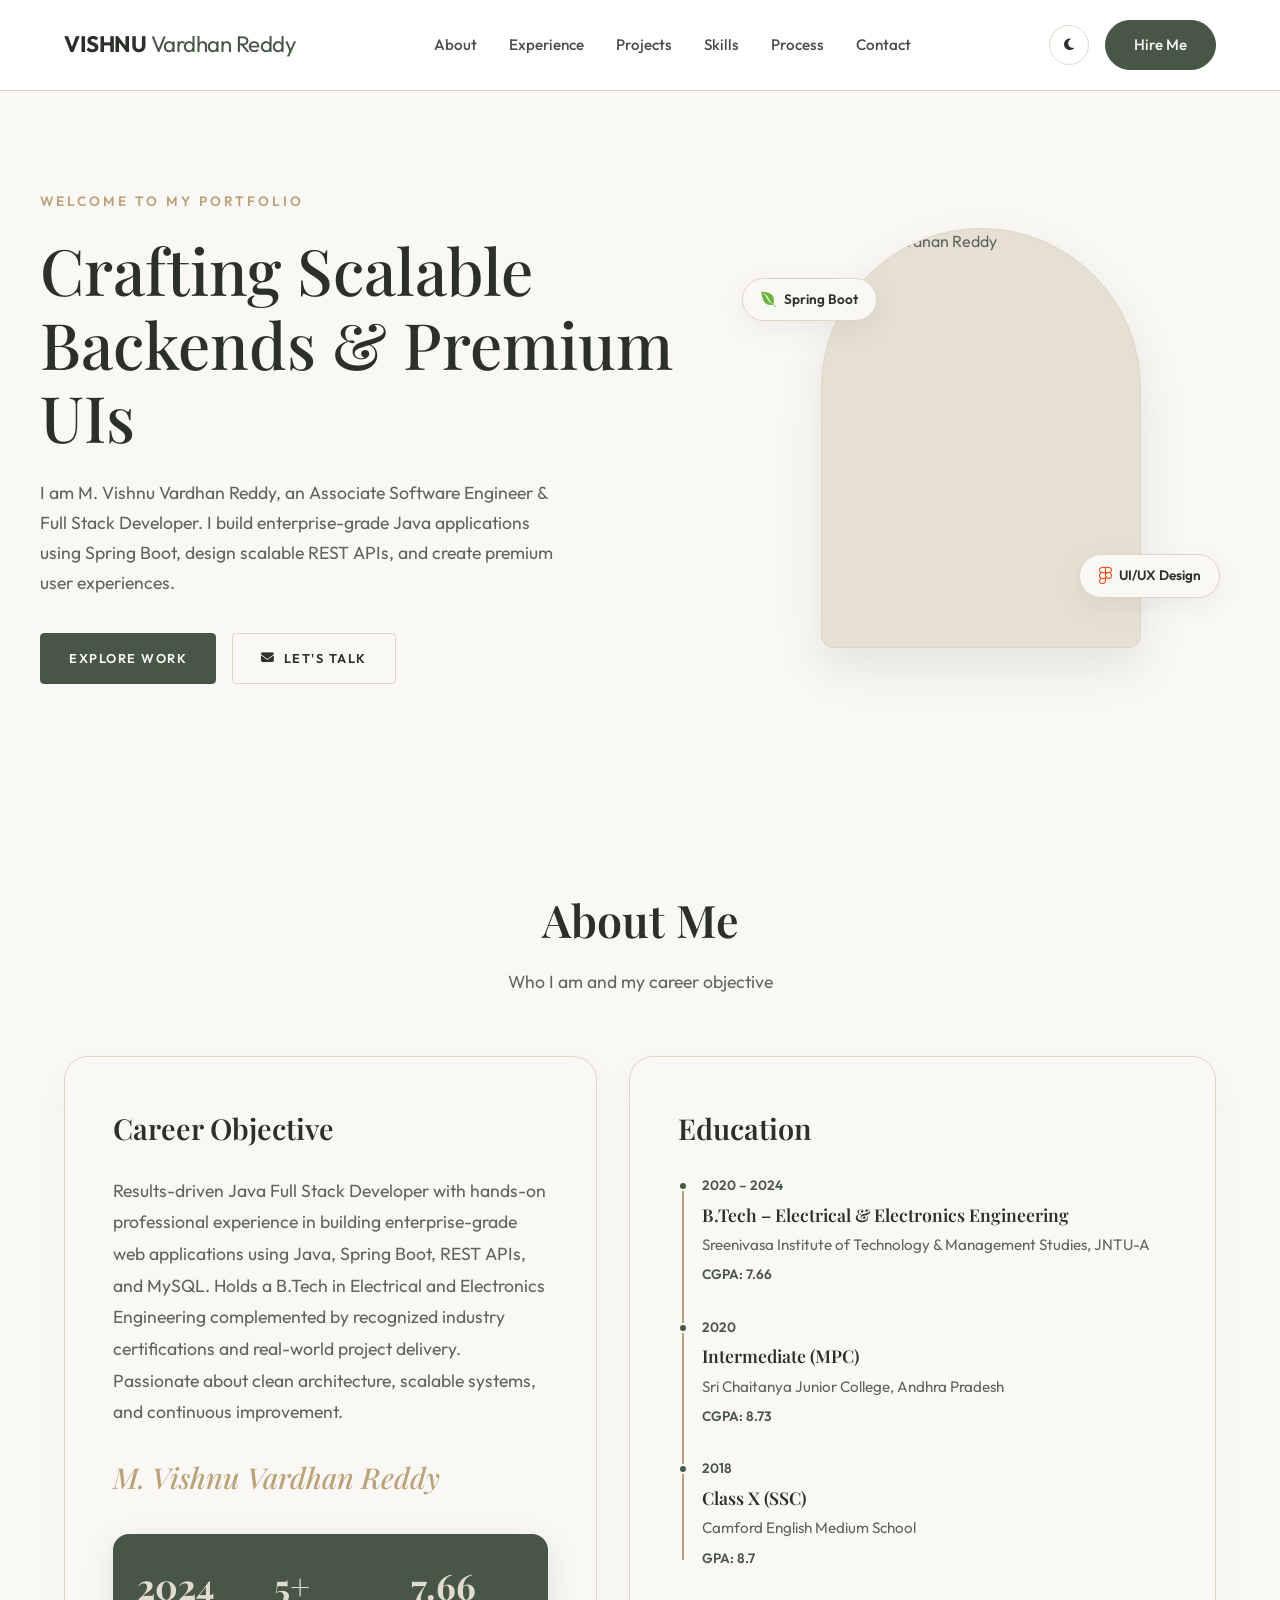
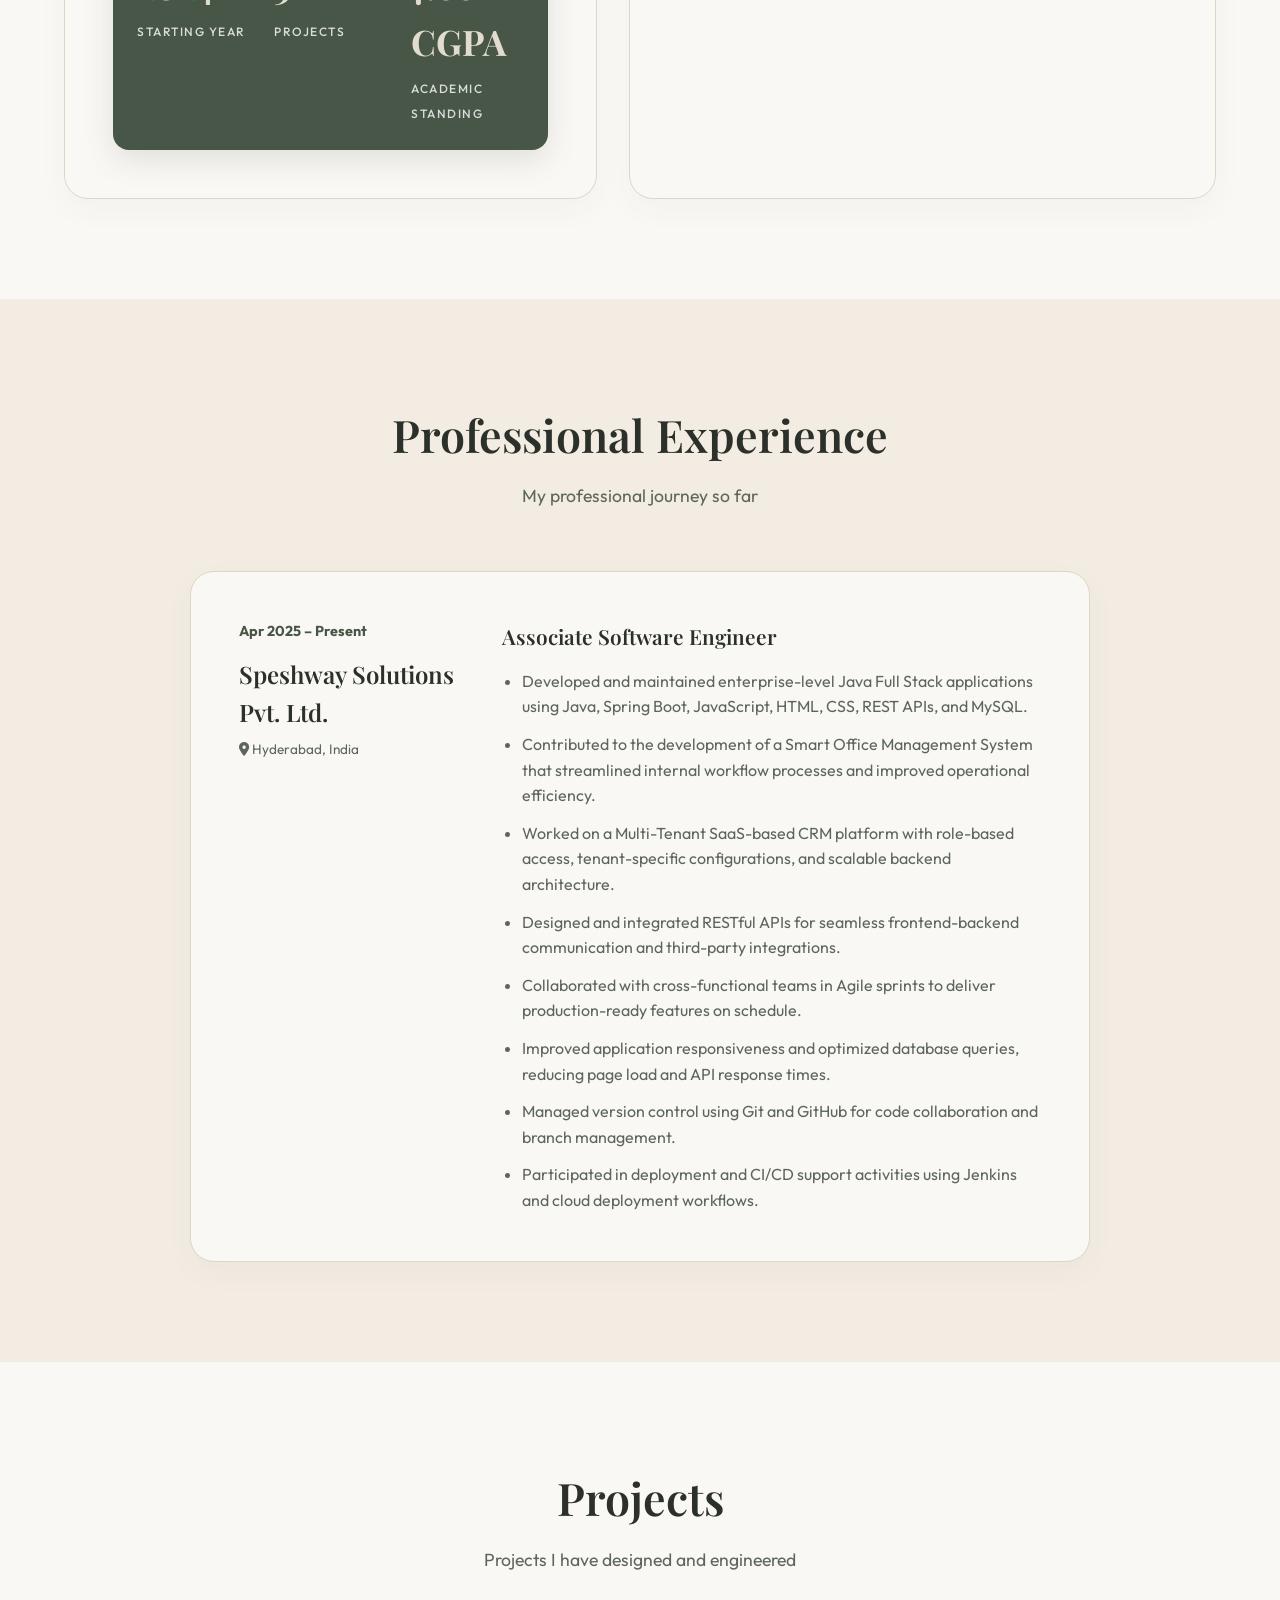
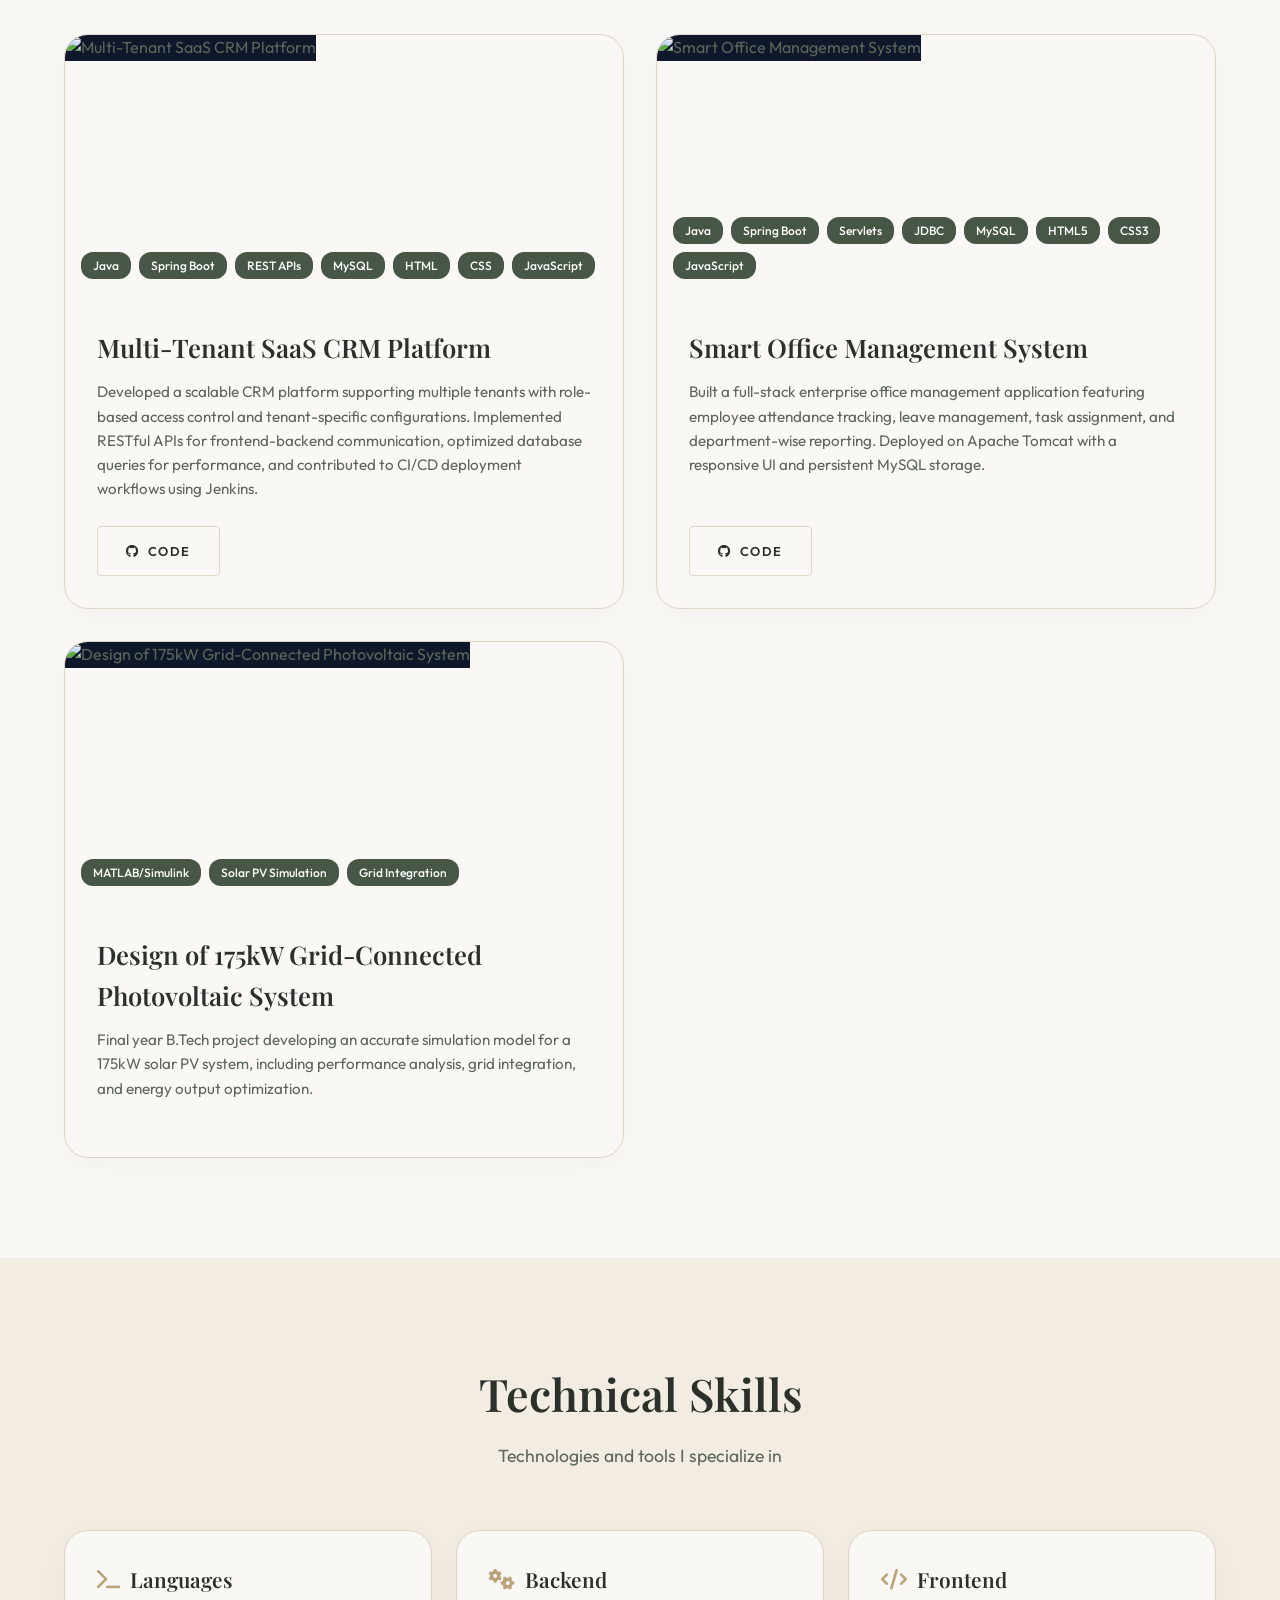
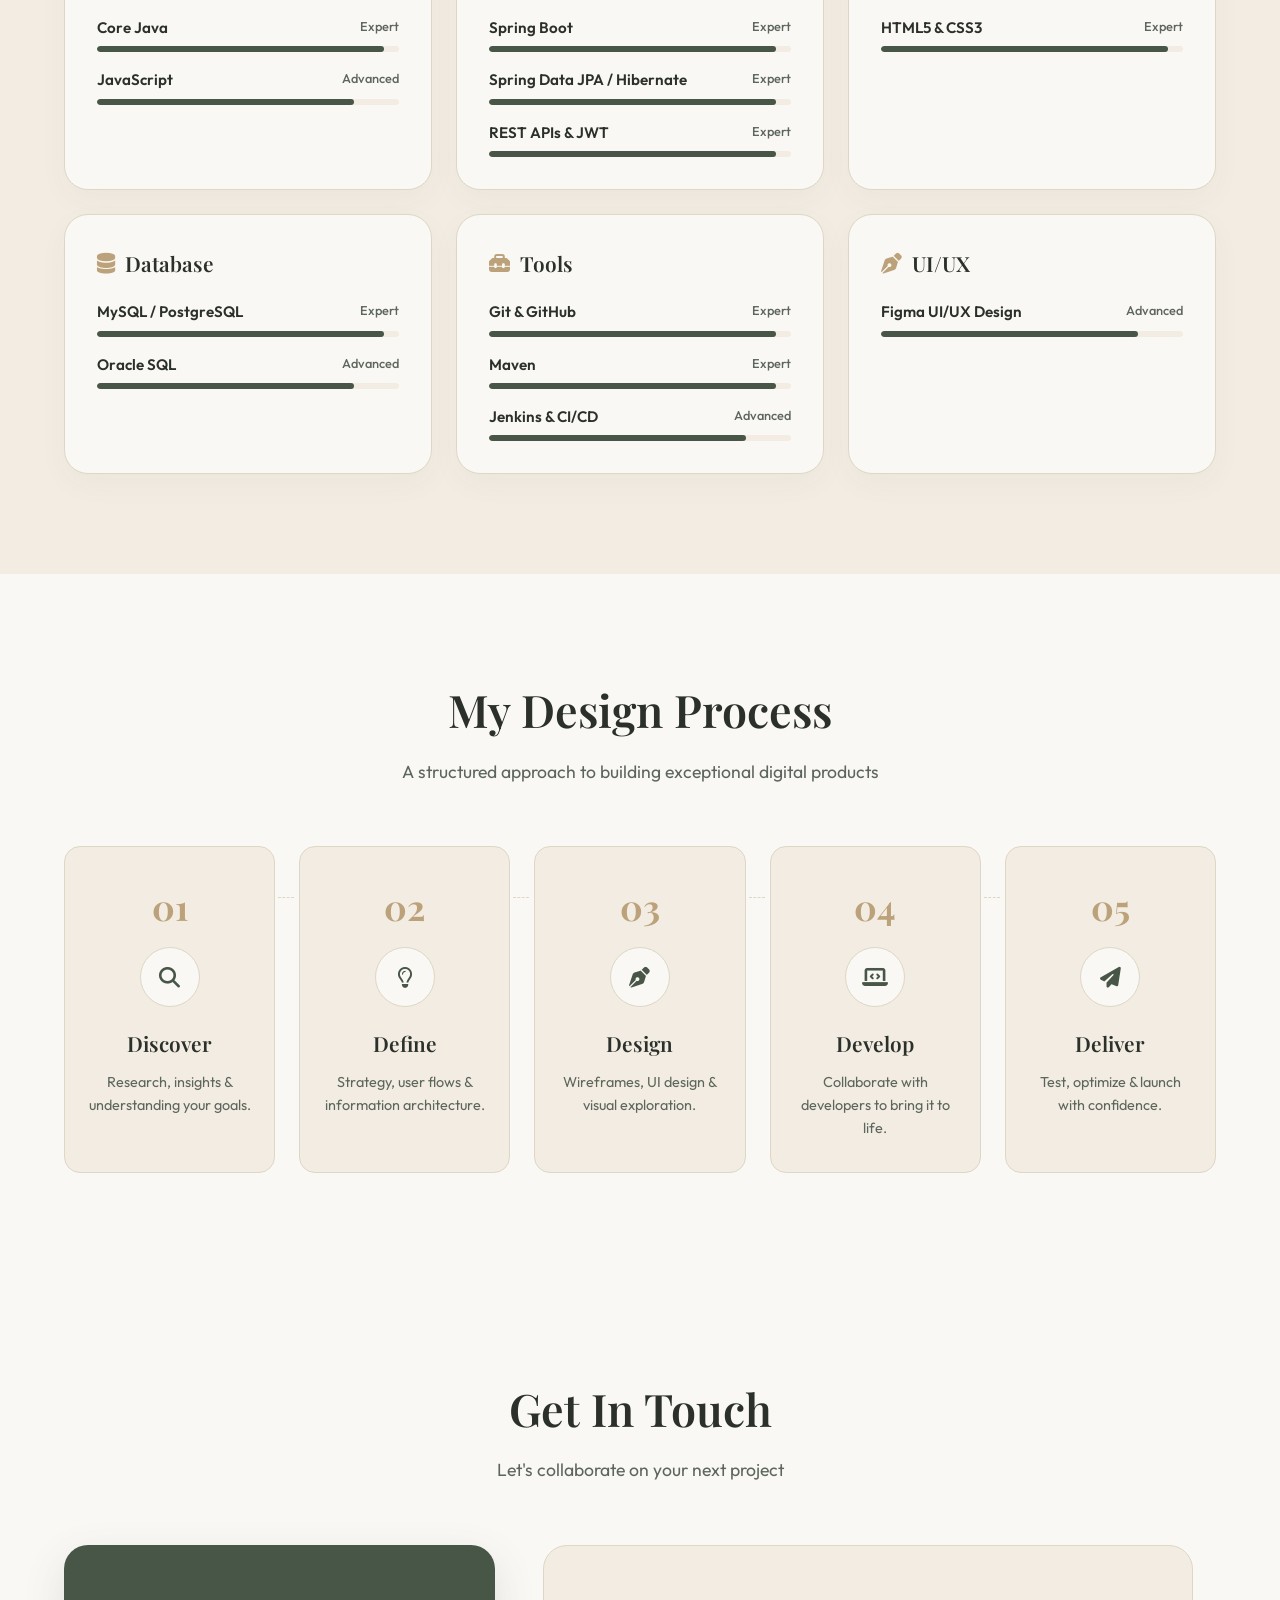
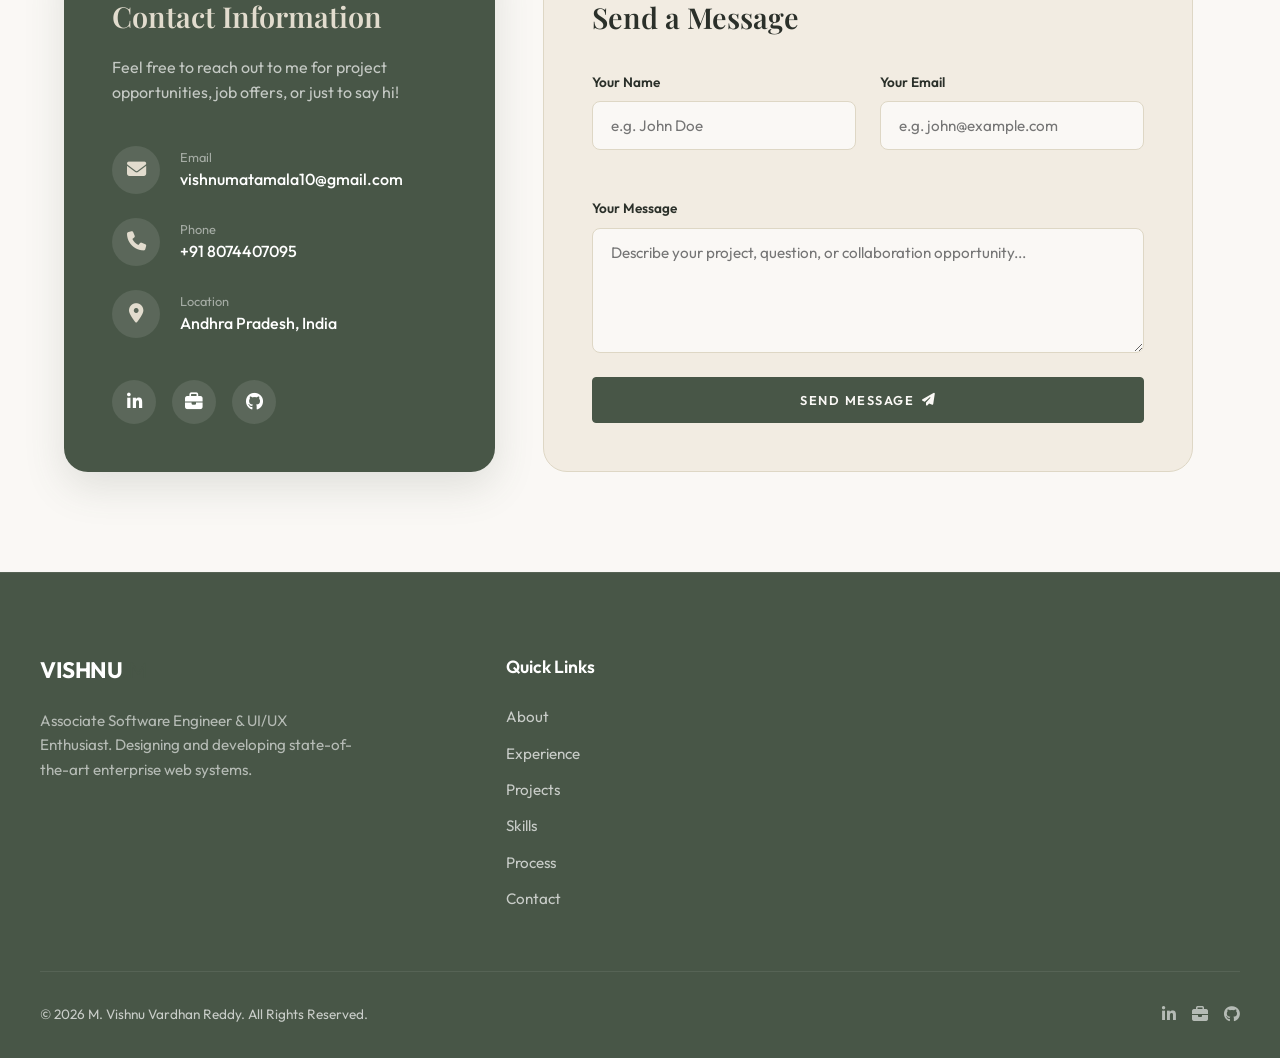
==== src/main/resources/templates/index.html @ 462cd4ba "docker file update" ====
<!DOCTYPE html>
<html lang="en" xmlns:th="http://www.thymeleaf.org">

<head>
    <meta charset="UTF-8">
    <meta name="viewport" content="width=device-width, initial-scale=1.0">
    <script>
        // Theme initialization to prevent layout flash on load
        const savedTheme = localStorage.getItem('theme');
        const systemPrefersDark = window.matchMedia('(prefers-color-scheme: dark)').matches;
        const initialTheme = savedTheme || (systemPrefersDark ? 'dark' : 'light');
        document.documentElement.setAttribute('data-theme', initialTheme);
    </script>
    <title>M. Vishnu Vardhan Reddy | Portfolio</title>
    <meta name="description"
        content="Portfolio of M. Vishnu Vardhan Reddy, Associate Software Engineer, Java Full Stack Developer & UI/UX Designer.">
    <!-- Google Fonts -->
    <link rel="preconnect" href="https://fonts.googleapis.com">
    <link rel="preconnect" href="https://fonts.gstatic.com" crossorigin>
    <link
        href="https://fonts.googleapis.com/css2?family=Outfit:wght@300;400;500;600;700&family=Playfair+Display:ital,wght@0,400;0,600;0,700;1,400&display=swap"
        rel="stylesheet">
    <!-- FontAwesome Icons -->
    <link rel="stylesheet" href="https://cdnjs.cloudflare.com/ajax/libs/font-awesome/6.4.0/css/all.min.css">
    <!-- Favicon -->
    <link rel="icon" type="image/svg+xml" href="../static/favicon.svg" th:href="@{/favicon.svg}">
    <!-- Custom CSS -->
    <link rel="stylesheet" href="../static/css/index.css" th:href="@{/css/index.css}">
    <!-- EmailJS SDK -->
    <script type="text/javascript" src="https://cdn.jsdelivr.net/npm/@emailjs/browser@4/dist/email.min.js"></script>
    <script type="text/javascript">
        (function () {
            emailjs.init({
                publicKey: "Z6HISsisZ2jyeFRQn",
            });
        })();
    </script>
    <!-- Custom JS -->
    <script src="../static/js/index.js" th:src="@{/js/index.js}" defer></script>
</head>

<body>

    <!-- Header Navigation -->
    <header class="header">
        <div class="nav-container">
            <a href="#" class="logo" id="logoText">VISHNU<span> Vardhan Reddy</span></a>
            <nav class="nav-menu" id="navMenu">
                <a href="#about" class="nav-link">About</a>
                <a href="#experience" class="nav-link">Experience</a>
                <a href="#projects" class="nav-link">Projects</a>
                <a href="#skills" class="nav-link">Skills</a>
                <a href="#process" class="nav-link">Process</a>
                <a href="#contact" class="nav-link">Contact</a>
            </nav>
            <div class="nav-actions">
                <button id="themeToggle" class="theme-toggle-btn" aria-label="Toggle Theme"
                    style="background: transparent; border: 1px solid var(--border-color); color: var(--text-dark); width: 40px; height: 40px; border-radius: 50%; display: flex; align-items: center; justify-content: center; cursor: pointer; transition: var(--transition);">
                    <i class="fa-solid fa-moon"></i>
                </button>
                <a href="#contact" class="btn btn-primary btn-nav">Hire Me</a>
                <button class="mobile-toggle" id="mobileToggle" aria-label="Toggle Menu">
                    <i class="fa-solid fa-bars"></i>
                </button>
            </div>
        </div>
    </header>

    <!-- Main Content -->
    <main>

        <!-- Hero Section -->
        <section class="hero-section">
            <div class="hero-container">
                <div class="hero-content">
                    <span class="hero-tag">Welcome to my Portfolio</span>
                    <h1 class="hero-title" id="heroTitle">Crafting Scalable Backends & Premium UIs</h1>
                    <p class="hero-subtitle" id="heroSubtitle">
                        I am M. Vishnu Vardhan Reddy, an Associate Software Engineer & Full Stack Developer. I build
                        enterprise-grade Java applications using Spring Boot, design scalable REST APIs, and create
                        premium user experiences.
                    </p>
                    <div class="hero-buttons">
                        <a href="#projects" class="btn btn-dark">Explore Work</a>
                        <a href="#contact" class="btn btn-outline"><i class="fa-solid fa-envelope"></i> Let's Talk</a>
                    </div>
                </div>
                <div class="hero-graphic-container">
                    <div class="hero-graphic-bg">
                        <!-- Modern, premium abstract representation matching the soft-blue lighting in the UI mockup -->
                        <div class="glow-element glow-1"></div>
                        <div class="glow-element glow-2"></div>
                        <img id="profileAvatar" src="" alt="Vishnu Vardhan Reddy">
                    </div>
                    <div class="floating-badge badge-1">
                        <i class="fa-brands fa-envira spring-icon"></i>
                        <span>Spring Boot</span>
                    </div>
                    <div class="floating-badge badge-2">
                        <i class="fa-brands fa-figma figma-icon"></i>
                        <span>UI/UX Design</span>
                    </div>
                </div>
            </div>
        </section>

        <!-- About Me Section -->
        <section id="about" class="about-section">
            <div class="section-container">
                <div class="section-header">
                    <h2 class="section-title">About Me</h2>
                    <p class="section-desc">Who I am and my career objective</p>
                </div>
                <div class="about-grid">
                    <div class="about-card text-card">
                        <h3 class="card-subtitle">Career Objective</h3>
                        <p class="objective-text" id="objectiveText">
                            Results-driven Java Full Stack Developer with hands-on professional experience in building
                            enterprise-grade web applications using Java, Spring Boot, REST APIs, and MySQL. Holds a
                            B.Tech in Electrical and Electronics Engineering complemented by recognized industry
                            certifications and real-world project delivery. Passionate about clean architecture,
                            scalable systems, and continuous improvement.
                        </p>
                        <div class="about-stats"
                            style="display: flex; gap: 24px; margin-top: 30px; border-top: 1px solid var(--border-color); padding-top: 24px;">
                            <div class="stat-item" style="flex: 1;">
                                <h4 id="statExp"
                                    style="font-size: 2rem; color: var(--primary); font-family: var(--font-body); font-weight: 700;">
                                    2024</h4>
                                <span
                                    style="font-size: 0.85rem; color: var(--text-muted); text-transform: uppercase; letter-spacing: 1px; font-weight: 500;">Starting
                                    Year</span>
                            </div>
                            <div class="stat-item" style="flex: 1;">
                                <h4 id="statProjects"
                                    style="font-size: 2rem; color: var(--primary); font-family: var(--font-body); font-weight: 700;">
                                    5+</h4>
                                <span
                                    style="font-size: 0.85rem; color: var(--text-muted); text-transform: uppercase; letter-spacing: 1px; font-weight: 500;">Projects</span>
                            </div>
                            <div class="stat-item" style="flex: 1;">
                                <h4 id="statAcademic"
                                    style="font-size: 2rem; color: var(--primary); font-family: var(--font-body); font-weight: 700;">
                                    7.66 CGPA</h4>
                                <span
                                    style="font-size: 0.85rem; color: var(--text-muted); text-transform: uppercase; letter-spacing: 1px; font-weight: 500;">Academic
                                    Standing</span>
                            </div>
                        </div>
                    </div>
                    <div class="about-card education-card">
                        <h3 class="card-subtitle">Education</h3>
                        <ul class="education-list" id="educationList">
                            <li>
                                <div class="edu-dot"></div>
                                <span class="edu-year">2020 – 2024</span>
                                <h4 class="edu-title">B.Tech – Electrical & Electronics Engineering</h4>
                                <p class="edu-inst">Sreenivasa Institute of Technology & Management Studies, JNTU-A</p>
                                <span class="edu-grade">CGPA: 7.66</span>
                            </li>
                            <li>
                                <div class="edu-dot"></div>
                                <span class="edu-year">2020</span>
                                <h4 class="edu-title">Intermediate (MPC)</h4>
                                <p class="edu-inst">Sri Chaitanya Junior College, Andhra Pradesh</p>
                                <span class="edu-grade">CGPA: 8.73</span>
                            </li>
                            <li>
                                <div class="edu-dot"></div>
                                <span class="edu-year">2018</span>
                                <h4 class="edu-title">Class X (SSC)</h4>
                                <p class="edu-inst">Camford English Medium School</p>
                                <span class="edu-grade">GPA: 8.7</span>
                            </li>
                        </ul>
                    </div>
                </div>
            </div>
        </section>

        <!-- Professional Experience Section -->
        <section id="experience" class="experience-section">
            <div class="section-container">
                <div class="section-header">
                    <h2 class="section-title">Professional Experience</h2>
                    <p class="section-desc">My professional journey so far</p>
                </div>
                <div class="experience-timeline" id="experienceTimeline">
                    <div class="experience-item">
                        <div class="exp-meta">
                            <span class="exp-duration">Apr 2025 – Present</span>
                            <h3 class="exp-company">Speshway Solutions Pvt. Ltd.</h3>
                            <span class="exp-location"><i class="fa-solid fa-location-dot"></i> Hyderabad, India</span>
                        </div>
                        <div class="exp-details">
                            <h4 class="exp-role">Associate Software Engineer</h4>
                            <ul class="exp-bullets">
                                <li>Developed and maintained enterprise-level Java Full Stack applications using Java,
                                    Spring Boot, JavaScript, HTML, CSS, REST APIs, and MySQL.</li>
                                <li>Contributed to the development of a Smart Office Management System that streamlined
                                    internal workflow processes and improved operational efficiency.</li>
                                <li>Worked on a Multi-Tenant SaaS-based CRM platform with role-based access,
                                    tenant-specific configurations, and scalable backend architecture.</li>
                                <li>Designed and integrated RESTful APIs for seamless frontend-backend communication and
                                    third-party integrations.</li>
                                <li>Collaborated with cross-functional teams in Agile sprints to deliver
                                    production-ready features on schedule.</li>
                                <li>Improved application responsiveness and optimized database queries, reducing page
                                    load and API response times.</li>
                                <li>Managed version control using Git and GitHub for code collaboration and branch
                                    management.</li>
                                <li>Participated in deployment and CI/CD support activities using Jenkins and cloud
                                    deployment workflows.</li>
                            </ul>
                        </div>
                    </div>
                </div>
            </div>
        </section>

        <!-- Projects Section -->
        <section id="projects" class="projects-section">
            <div class="section-container">
                <div class="section-header">
                    <h2 class="section-title">Projects</h2>
                    <p class="section-desc">Projects I have designed and engineered</p>
                </div>
                <!-- Dynamic Projects Grid -->
                <div class="projects-grid" id="projectsGrid">
                    <!-- Project cards will be injected by JavaScript -->
                    <div class="loading-state">
                        <i class="fa-solid fa-spinner fa-spin"></i> Loading projects...
                    </div>
                </div>
            </div>
        </section>

        <!-- Skills Section -->
        <section id="skills" class="skills-section">
            <div class="section-container">
                <div class="section-header">
                    <h2 class="section-title">Technical Skills</h2>
                    <p class="section-desc">Technologies and tools I specialize in</p>
                </div>
                <!-- Dynamic Skills Container -->
                <div class="skills-categories-grid" id="skillsGrid">
                    <!-- Skills lists will be injected by JavaScript -->
                    <div class="loading-state">
                        <i class="fa-solid fa-spinner fa-spin"></i> Loading skills...
                    </div>
                </div>
            </div>
        </section>

        <!-- Design Process Section -->
        <section id="process" class="process-section">
            <div class="section-container">
                <div class="section-header">
                    <h2 class="section-title">My Design Process</h2>
                    <p class="section-desc">A structured approach to building exceptional digital products</p>
                </div>
                <div class="process-grid">
                    <div class="process-step">
                        <span class="process-num">01</span>
                        <div class="process-icon-wrapper">
                            <i class="fa-solid fa-magnifying-glass"></i>
                        </div>
                        <h3 class="process-step-title">Discover</h3>
                        <p class="process-step-desc">Research, insights & understanding your goals.</p>
                    </div>
                    <div class="process-step">
                        <span class="process-num">02</span>
                        <div class="process-icon-wrapper">
                            <i class="fa-regular fa-lightbulb"></i>
                        </div>
                        <h3 class="process-step-title">Define</h3>
                        <p class="process-step-desc">Strategy, user flows & information architecture.</p>
                    </div>
                    <div class="process-step">
                        <span class="process-num">03</span>
                        <div class="process-icon-wrapper">
                            <i class="fa-solid fa-pen-nib"></i>
                        </div>
                        <h3 class="process-step-title">Design</h3>
                        <p class="process-step-desc">Wireframes, UI design & visual exploration.</p>
                    </div>
                    <div class="process-step">
                        <span class="process-num">04</span>
                        <div class="process-icon-wrapper">
                            <i class="fa-solid fa-laptop-code"></i>
                        </div>
                        <h3 class="process-step-title">Develop</h3>
                        <p class="process-step-desc">Collaborate with developers to bring it to life.</p>
                    </div>
                    <div class="process-step">
                        <span class="process-num">05</span>
                        <div class="process-icon-wrapper">
                            <i class="fa-solid fa-paper-plane"></i>
                        </div>
                        <h3 class="process-step-title">Deliver</h3>
                        <p class="process-step-desc">Test, optimize & launch with confidence.</p>
                    </div>
                </div>
            </div>
        </section>

        <!-- Contact Section -->
        <section id="contact" class="contact-section">
            <div class="section-container">
                <div class="section-header">
                    <h2 class="section-title">Get In Touch</h2>
                    <p class="section-desc">Let's collaborate on your next project</p>
                </div>
                <div class="contact-grid">
                    <div class="contact-info-card">
                        <h3>Contact Information</h3>
                        <p class="contact-pitch">Feel free to reach out to me for project opportunities, job offers, or
                            just to say hi!</p>
                        <div class="info-items">
                            <div class="info-item">
                                <div class="info-icon"><i class="fa-solid fa-envelope"></i></div>
                                <div class="info-text">
                                    <span>Email</span>
                                    <a id="contactEmail"
                                        href="mailto:vishnumatamala10@gmail.com">vishnumatamala10@gmail.com</a>
                                </div>
                            </div>
                            <div class="info-item">
                                <div class="info-icon"><i class="fa-solid fa-phone"></i></div>
                                <div class="info-text">
                                    <span>Phone</span>
                                    <a id="contactPhone" href="tel:+918074407095">+91 8074407095</a>
                                </div>
                            </div>
                            <div class="info-item">
                                <div class="info-icon"><i class="fa-solid fa-location-dot"></i></div>
                                <div class="info-text">
                                    <span>Location</span>
                                    <p id="contactLocation">Andhra Pradesh, India</p>
                                </div>
                            </div>
                        </div>
                        <div class="social-links">
                            <a id="linkedinLink" href="https://linkedin.com" target="_blank" aria-label="LinkedIn"><i
                                    class="fa-brands fa-linkedin-in"></i></a>
                            <a id="naukriLink" href="#" target="_blank" aria-label="Naukri"><i
                                    class="fa-solid fa-briefcase"></i></a>
                            <a id="githubLink" href="https://github.com" target="_blank" aria-label="GitHub"><i
                                    class="fa-brands fa-github"></i></a>
                        </div>
                    </div>
                    <div class="contact-form-card">
                        <h3>Send a Message</h3>
                        <form id="contactForm">
                            <div class="form-row">
                                <div class="form-group">
                                    <label for="name">Your Name</label>
                                    <input type="text" id="name" required placeholder="e.g. John Doe">
                                </div>
                                <div class="form-group">
                                    <label for="email">Your Email</label>
                                    <input type="email" id="email" required placeholder="e.g. john@example.com">
                                </div>
                            </div>
                            <div class="form-group">
                                <label for="message">Your Message</label>
                                <textarea id="message" rows="5" required
                                    placeholder="Describe your project, question, or collaboration opportunity..."></textarea>
                            </div>
                            <button type="submit" class="btn btn-dark btn-submit" id="submitBtn">
                                <span>Send Message</span> <i class="fa-solid fa-paper-plane"></i>
                            </button>
                            <div class="form-alert" id="formAlert"></div>
                        </form>
                    </div>
                </div>
            </div>
        </section>

    </main>

    <!-- Footer -->
    <footer class="footer">
        <div class="footer-container">
            <div class="footer-brand">
                <a href="#" class="logo">VISHNU<span>.M</span></a>
                <p>Associate Software Engineer & UI/UX Enthusiast. Designing and developing state-of-the-art enterprise
                    web systems.</p>
            </div>
            <div class="footer-links">
                <h4>Quick Links</h4>
                <a href="#about">About</a>
                <a href="#experience">Experience</a>
                <a href="#projects">Projects</a>
                <a href="#skills">Skills</a>
                <a href="#process">Process</a>
                <a href="#contact">Contact</a>
            </div>

        </div>
        <div class="footer-bottom">
            <p id="copyrightText">&copy; 2026 M. Vishnu Vardhan Reddy. All Rights Reserved.</p>
            <div class="footer-socials">
                <a id="footerLinkedinLink" href="#" target="_blank" aria-label="LinkedIn"><i
                        class="fa-brands fa-linkedin-in"></i></a>
                <a id="footerNaukriLink" href="#" target="_blank" aria-label="Naukri"><i
                        class="fa-solid fa-briefcase"></i></a>
                <a id="footerGithubLink" href="#" target="_blank" aria-label="GitHub"><i
                        class="fa-brands fa-github"></i></a>
            </div>
        </div>
    </footer>

</body>

</html>
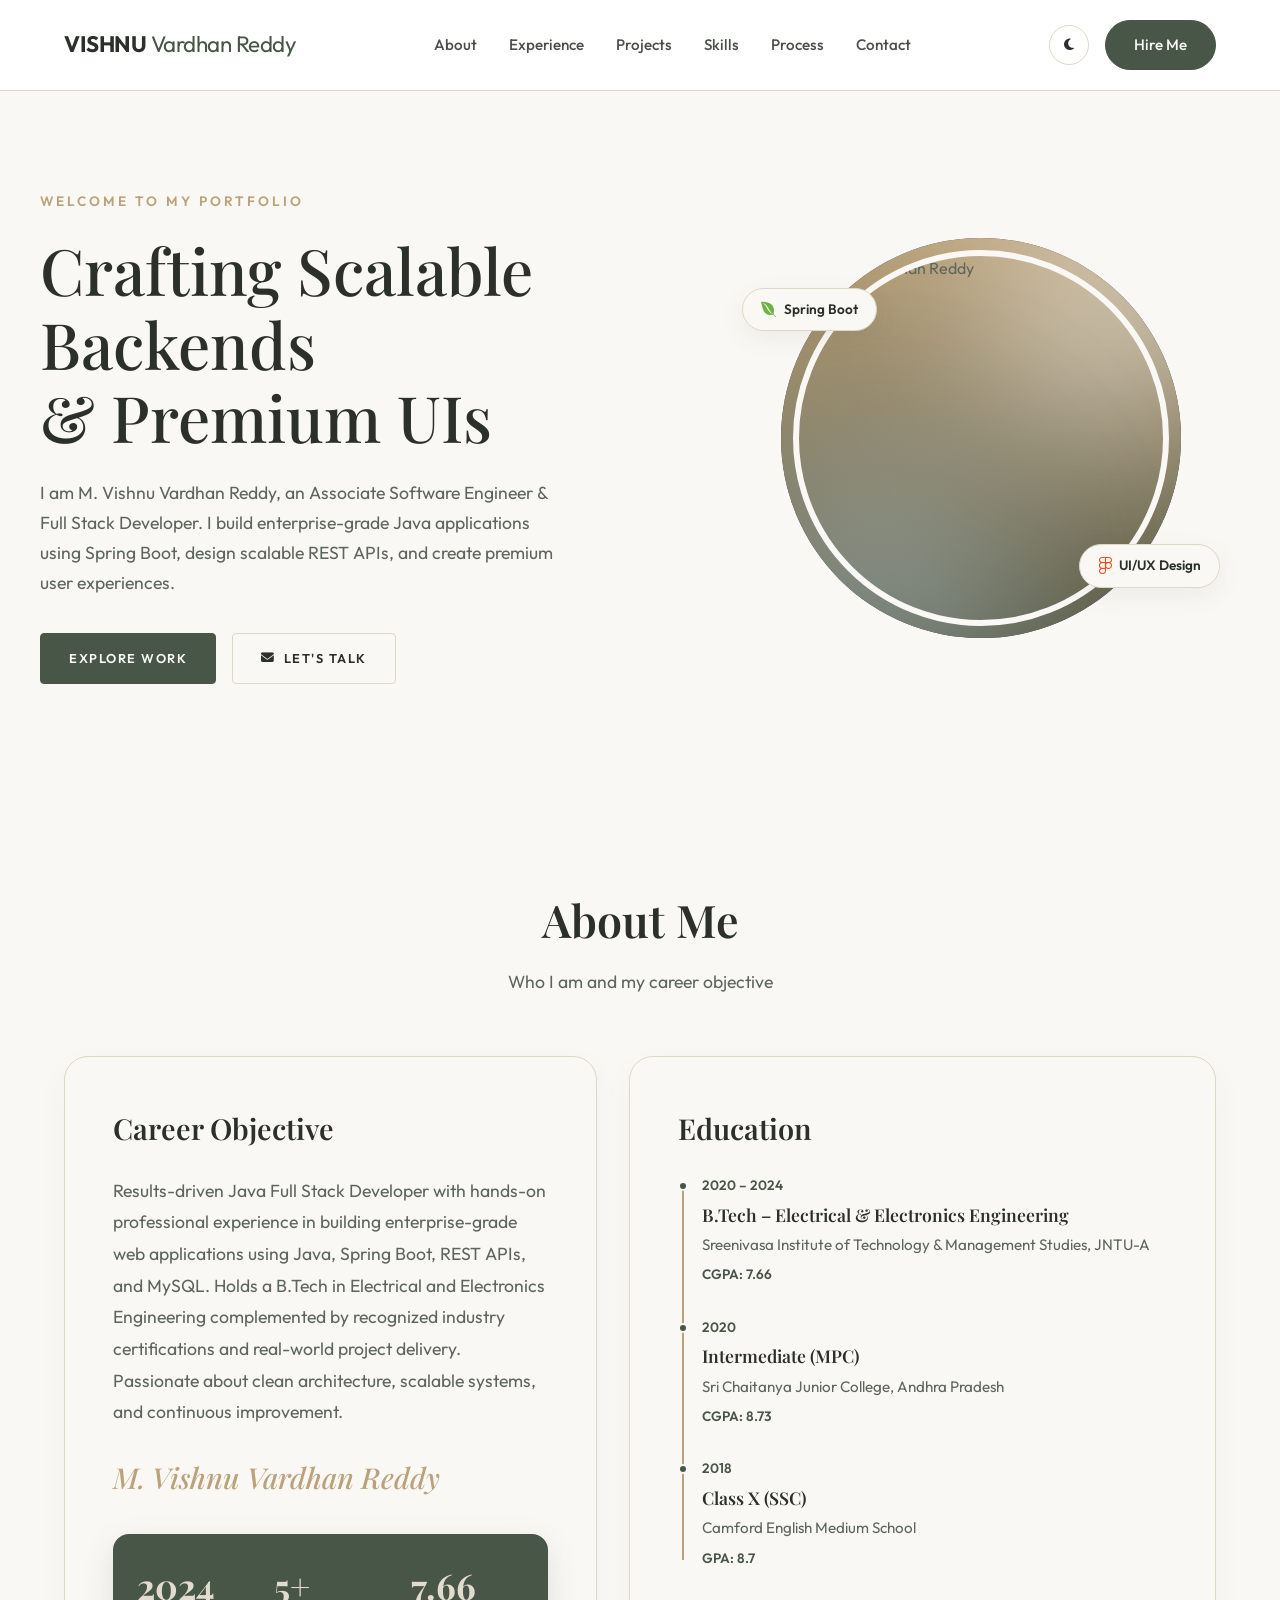
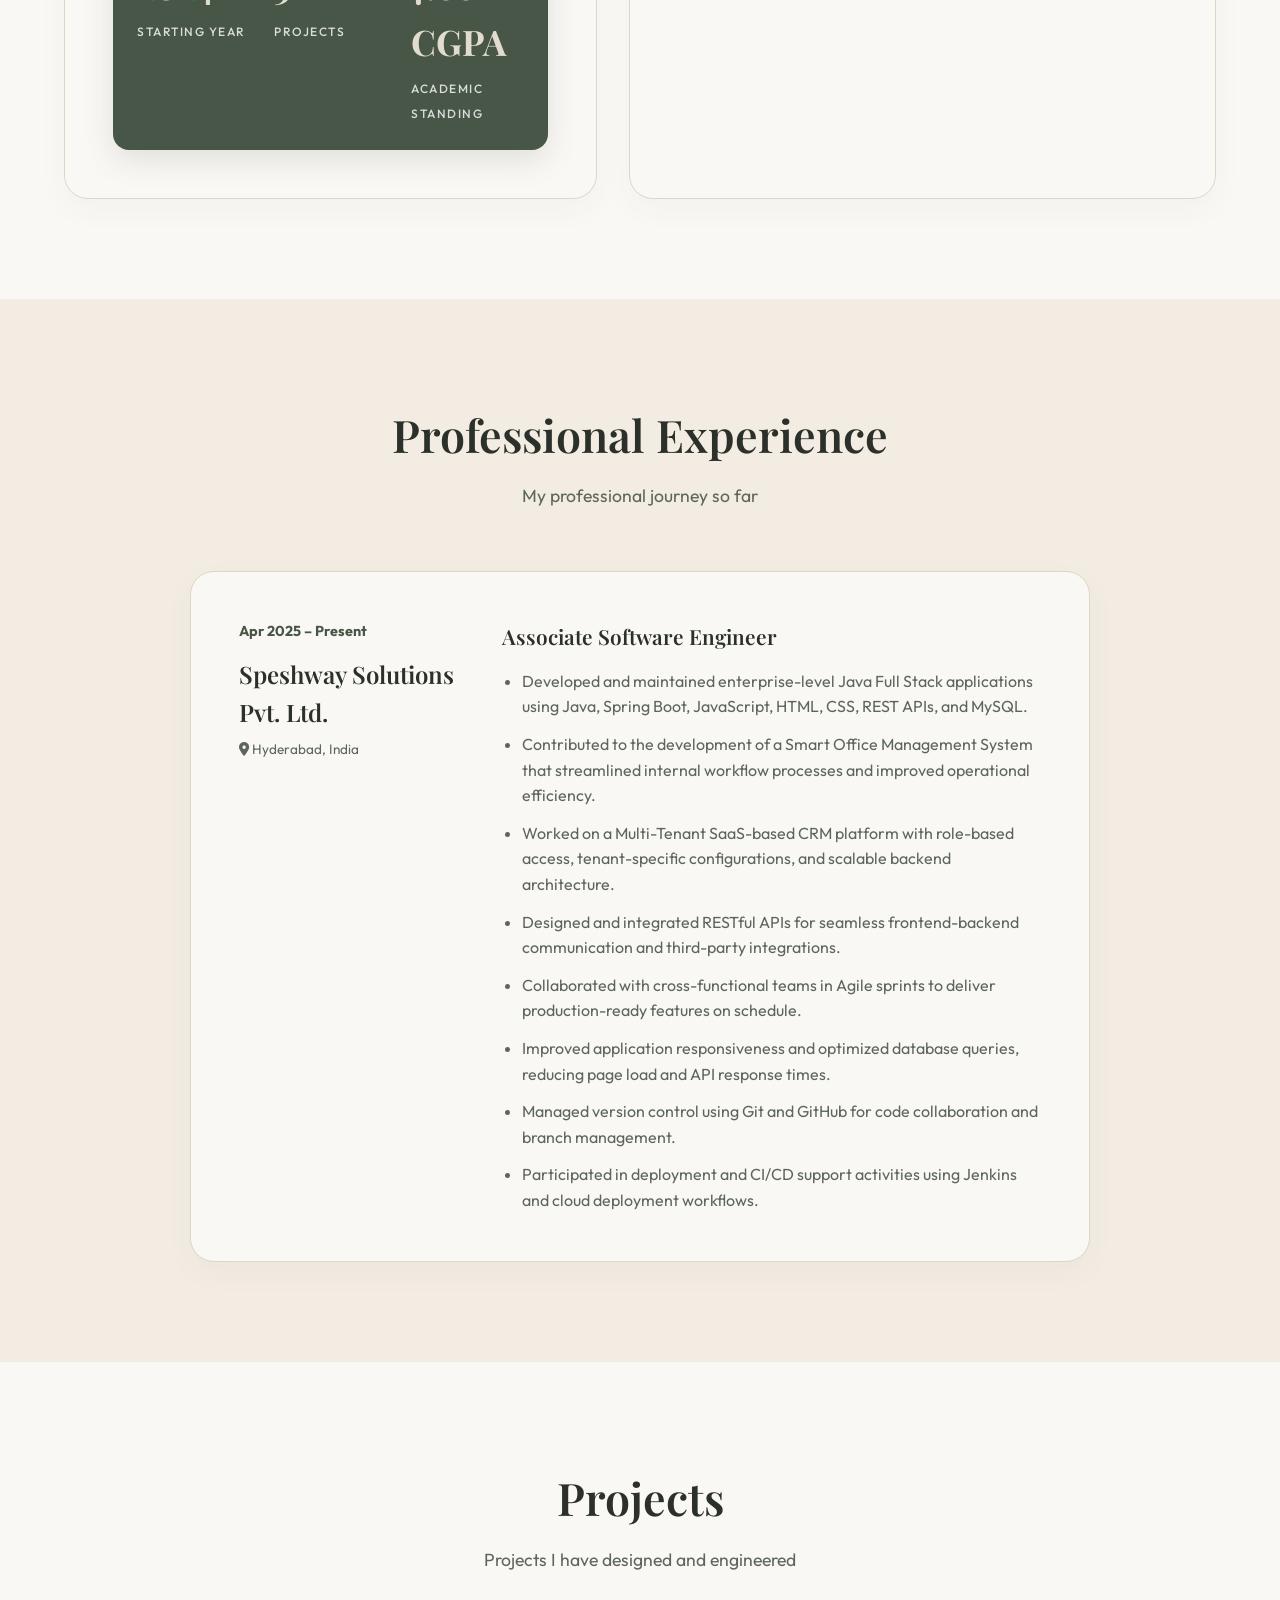
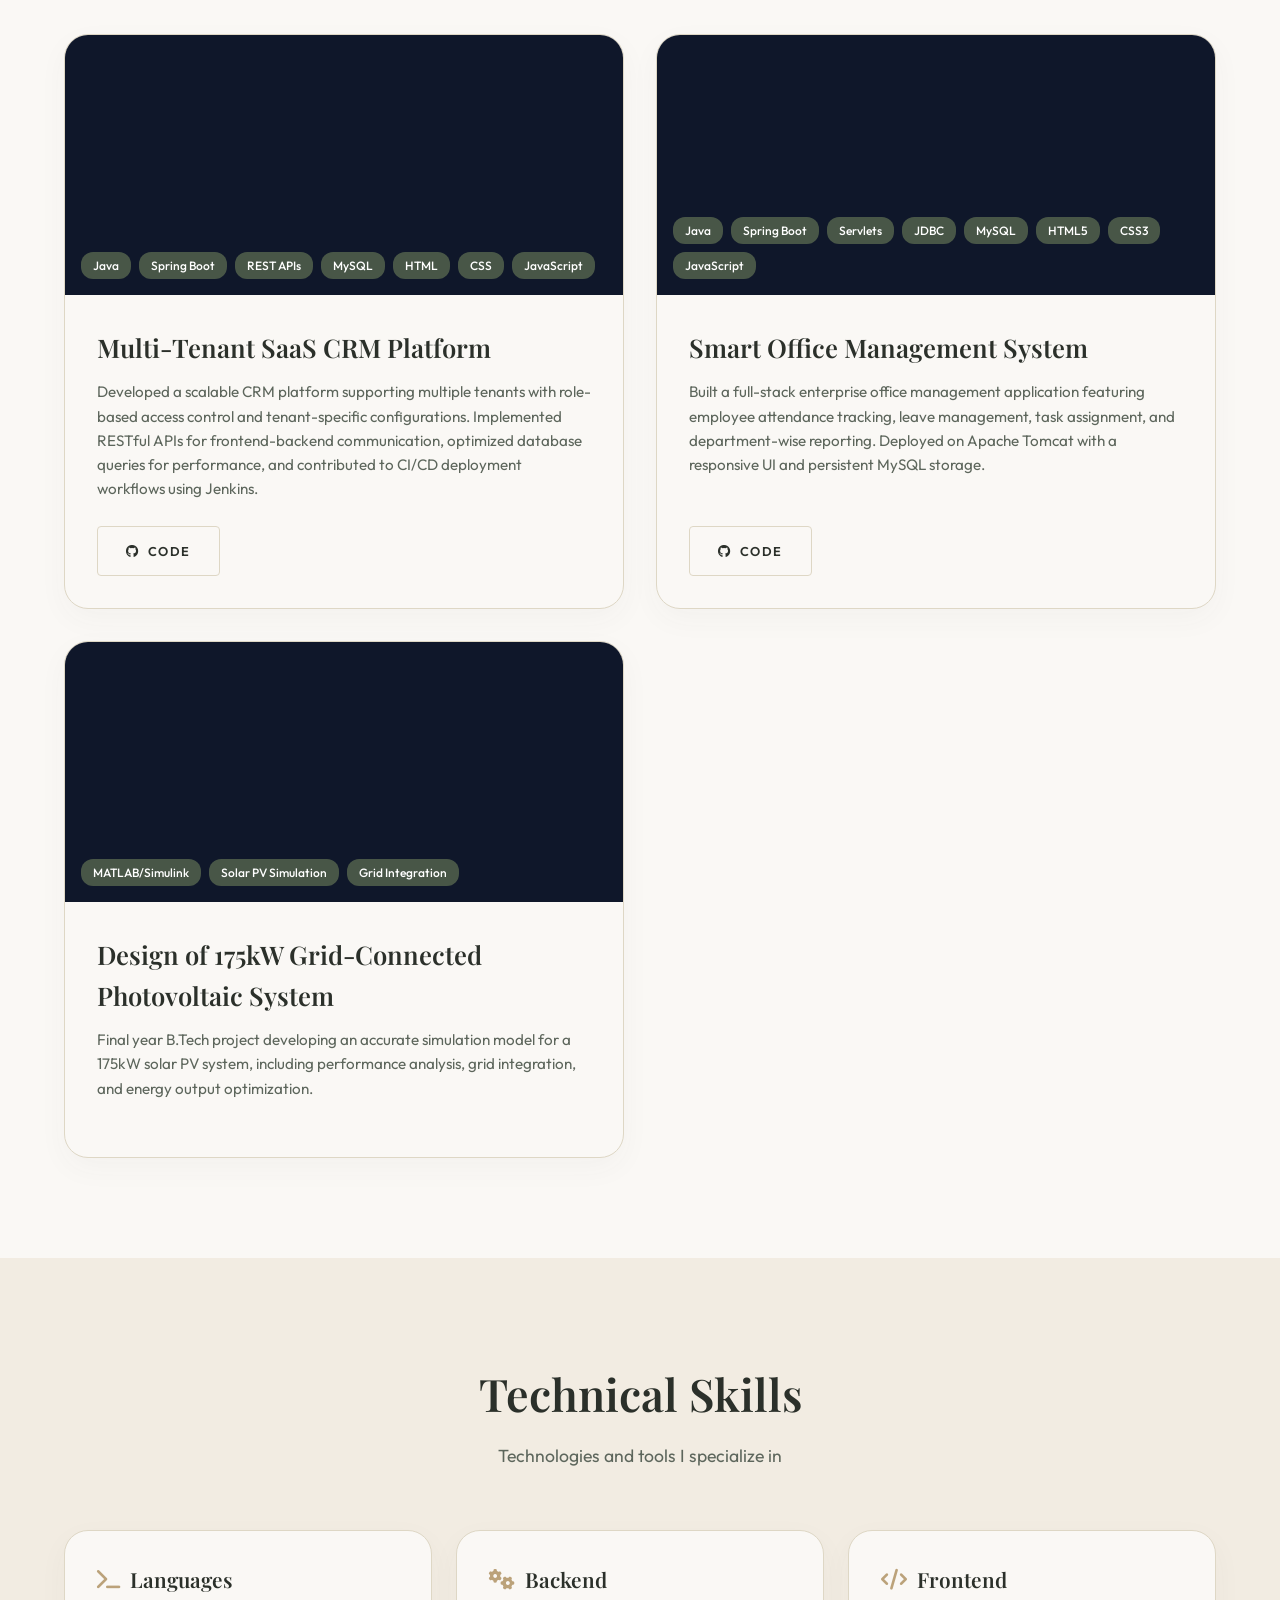
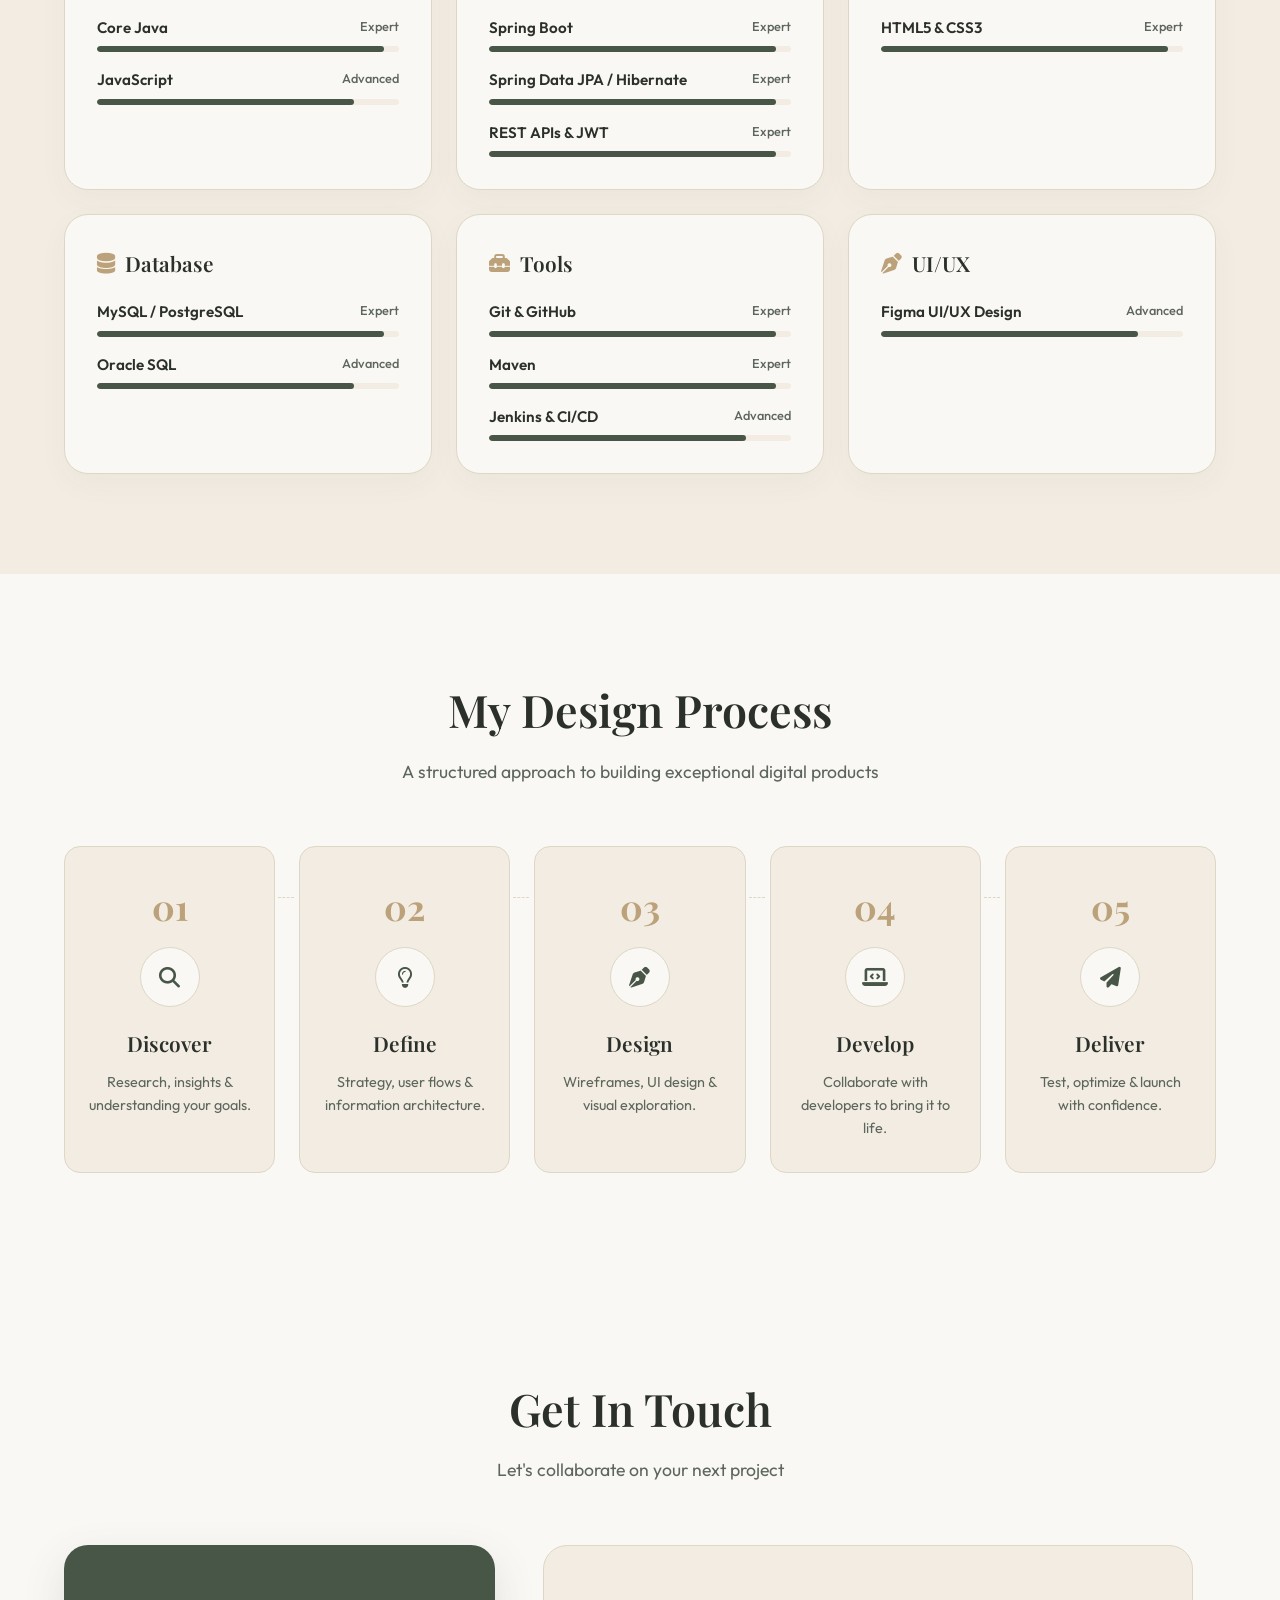
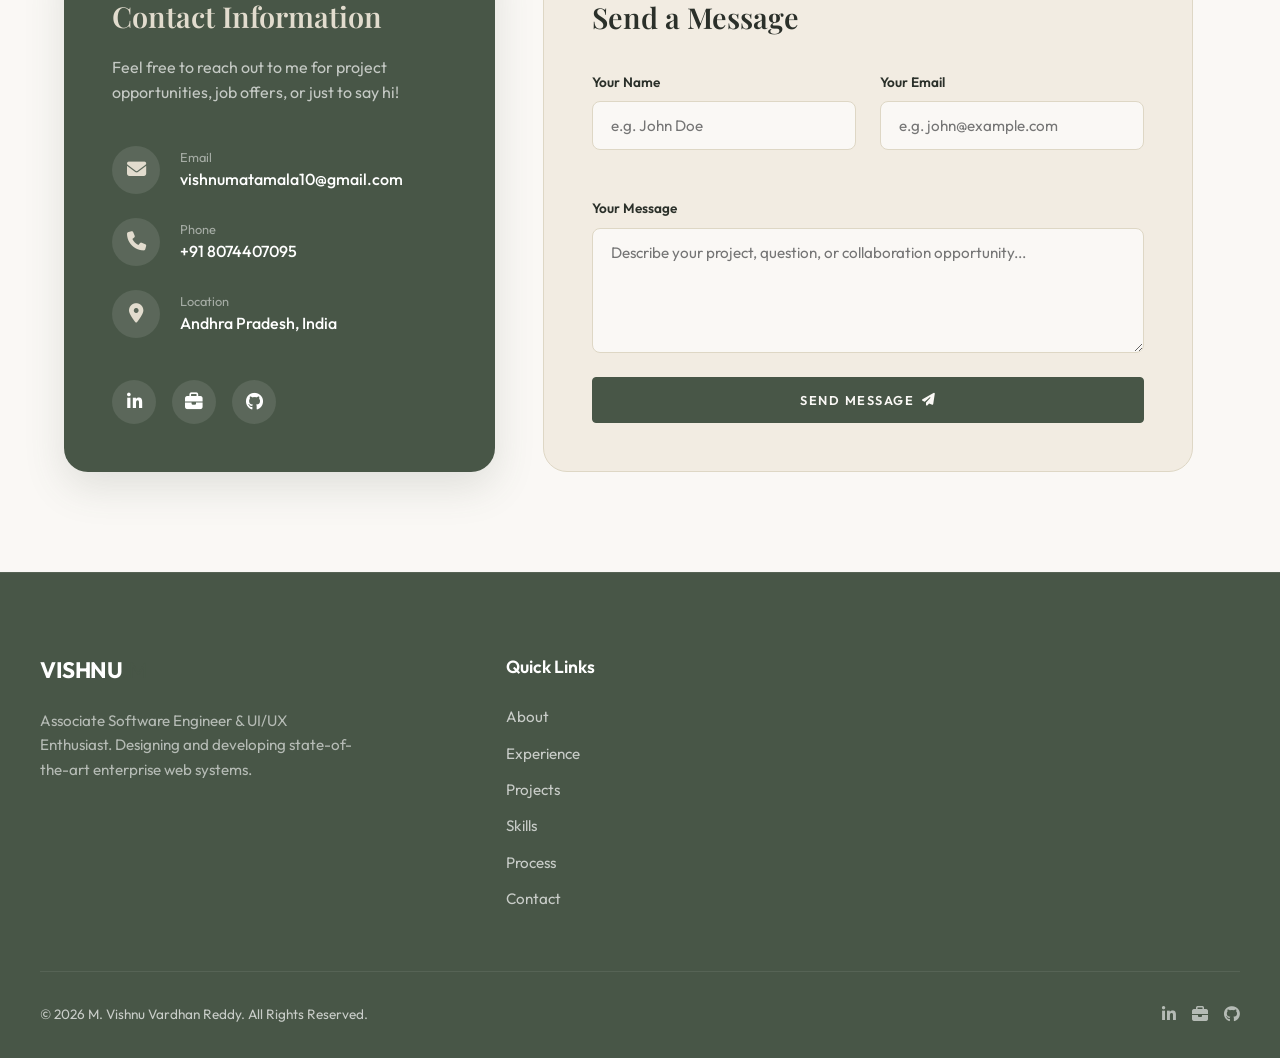
==== commit f660ba20: "Update hero title reveal animation and clean up light theme" ====
--- a/src/main/resources/templates/index.html
+++ b/src/main/resources/templates/index.html
@@ -74,7 +74,7 @@
             <div class="hero-container">
                 <div class="hero-content">
                     <span class="hero-tag">Welcome to my Portfolio</span>
-                    <h1 class="hero-title" id="heroTitle">Crafting Scalable Backends & Premium UIs</h1>
+                    <h1 class="hero-title" id="heroTitle">Crafting Scalable Backends <span class="reveal-part">&amp; Premium UIs</span></h1>
                     <p class="hero-subtitle" id="heroSubtitle">
                         I am M. Vishnu Vardhan Reddy, an Associate Software Engineer & Full Stack Developer. I build
                         enterprise-grade Java applications using Spring Boot, design scalable REST APIs, and create
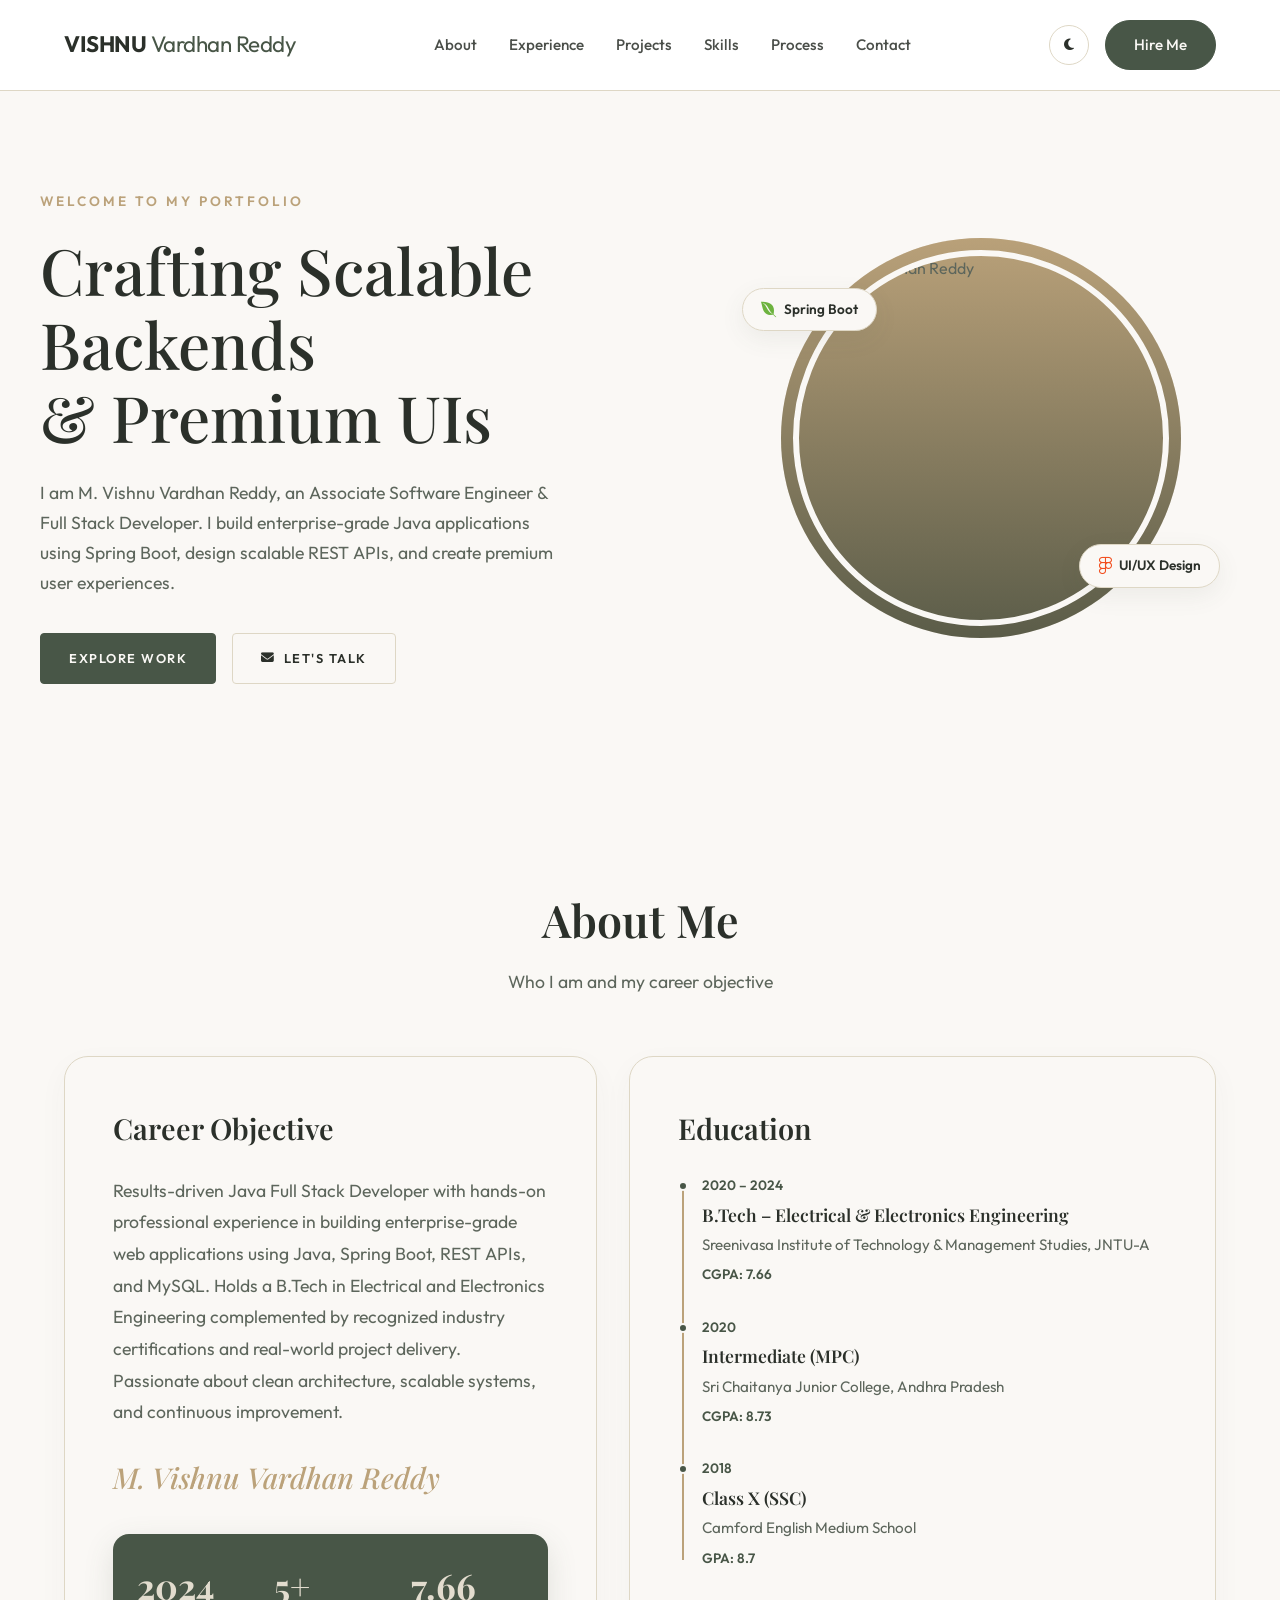
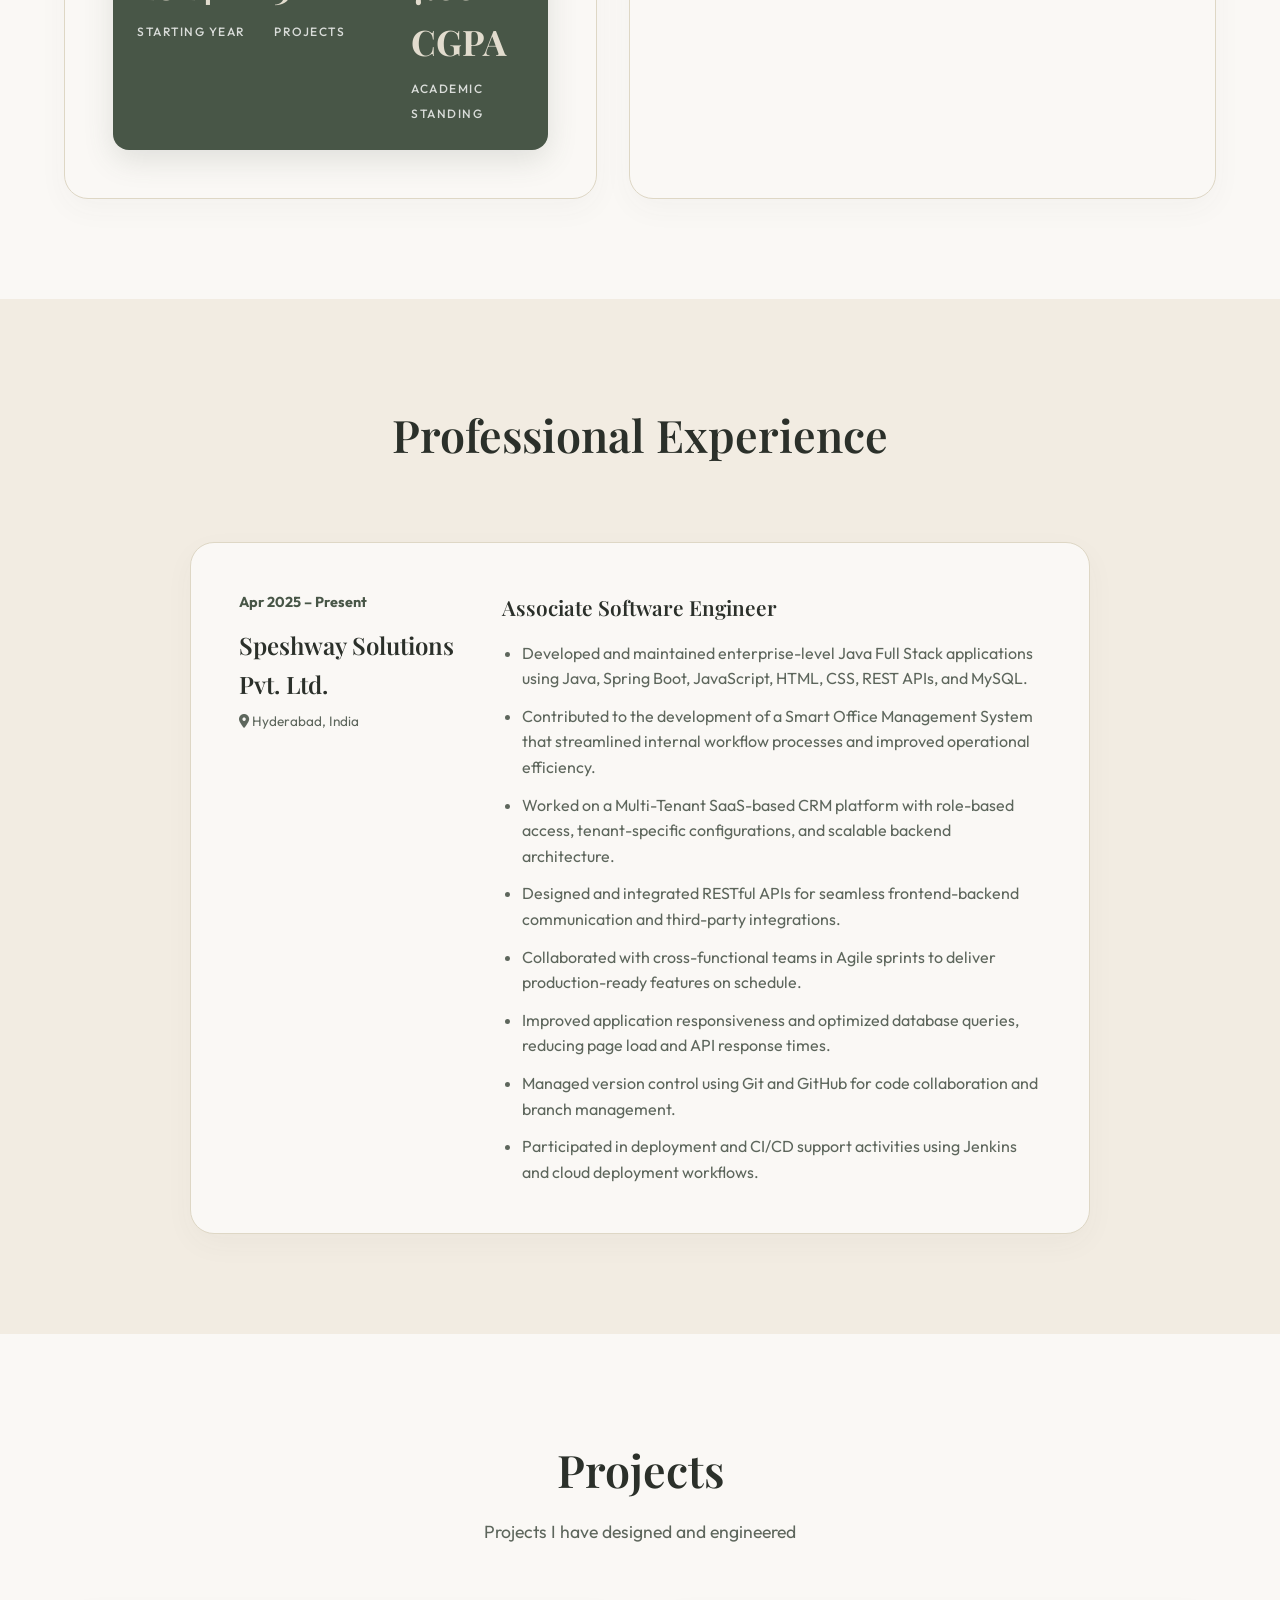
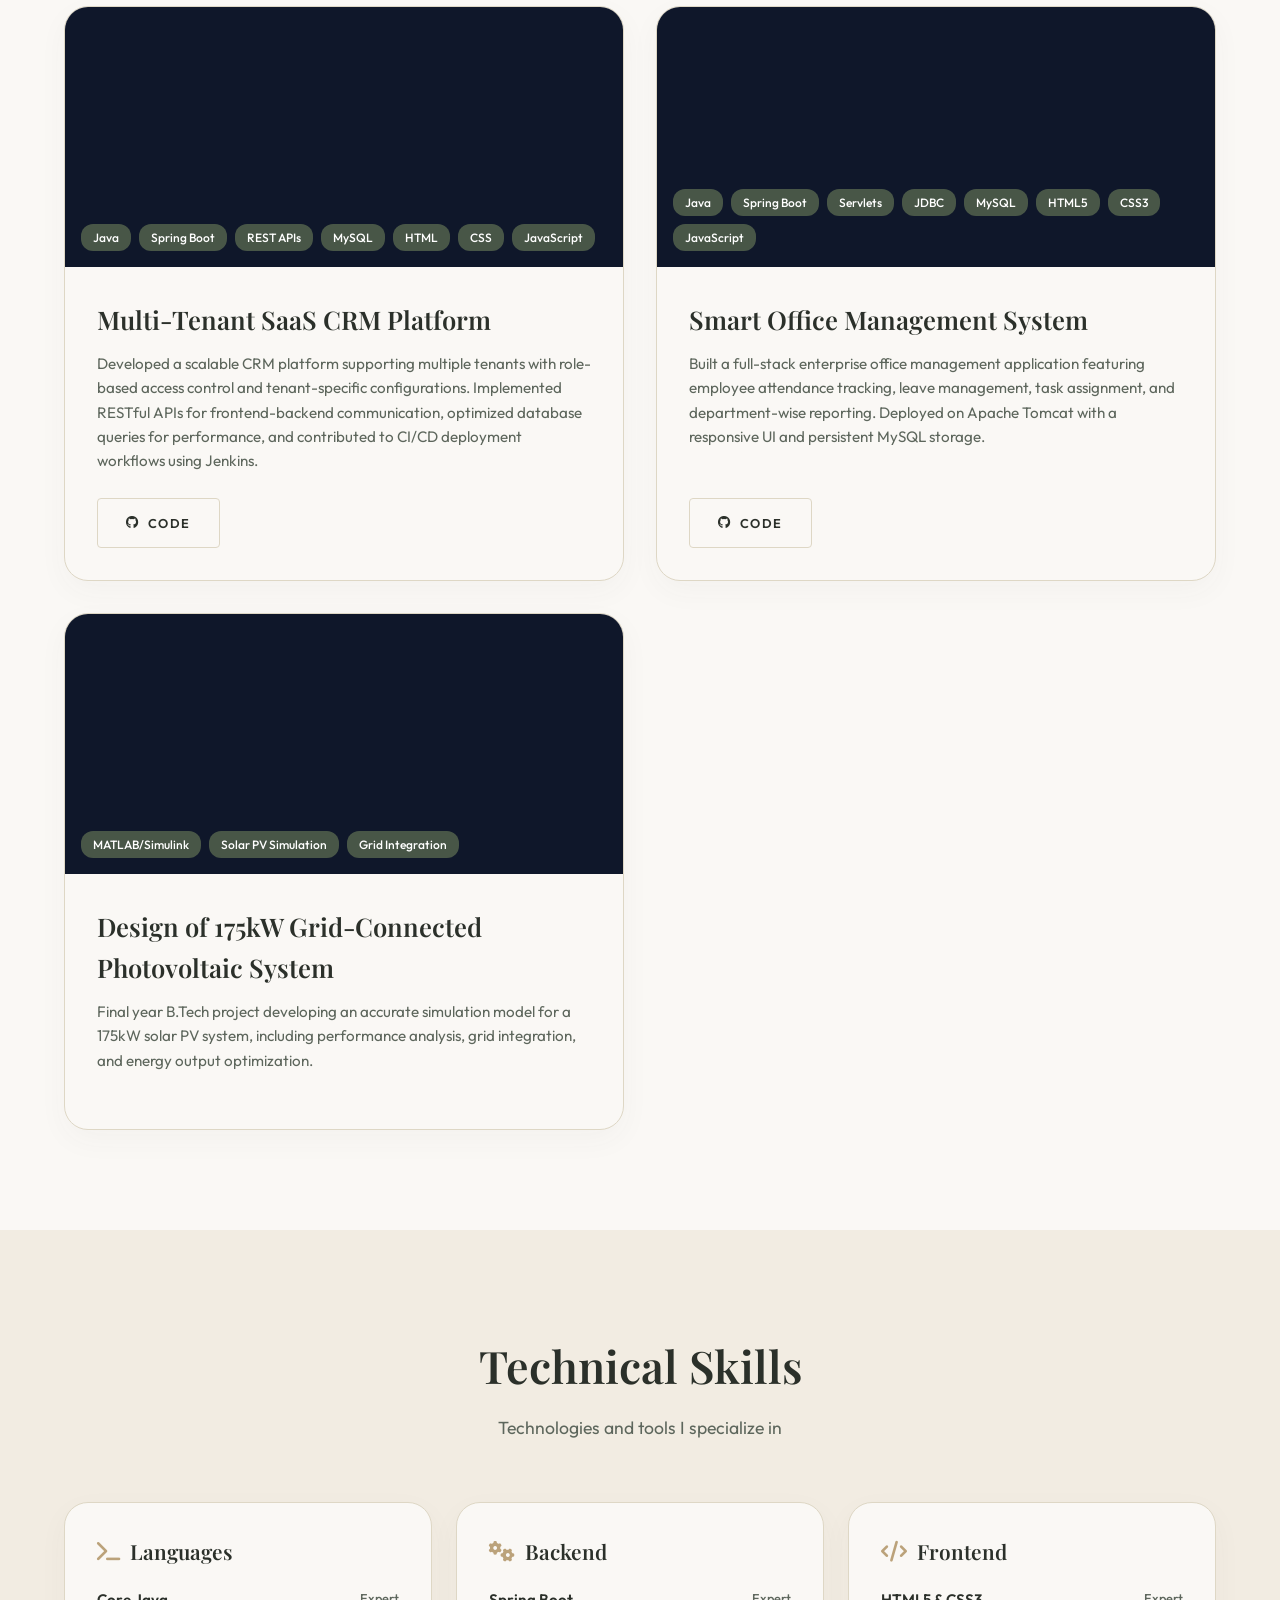
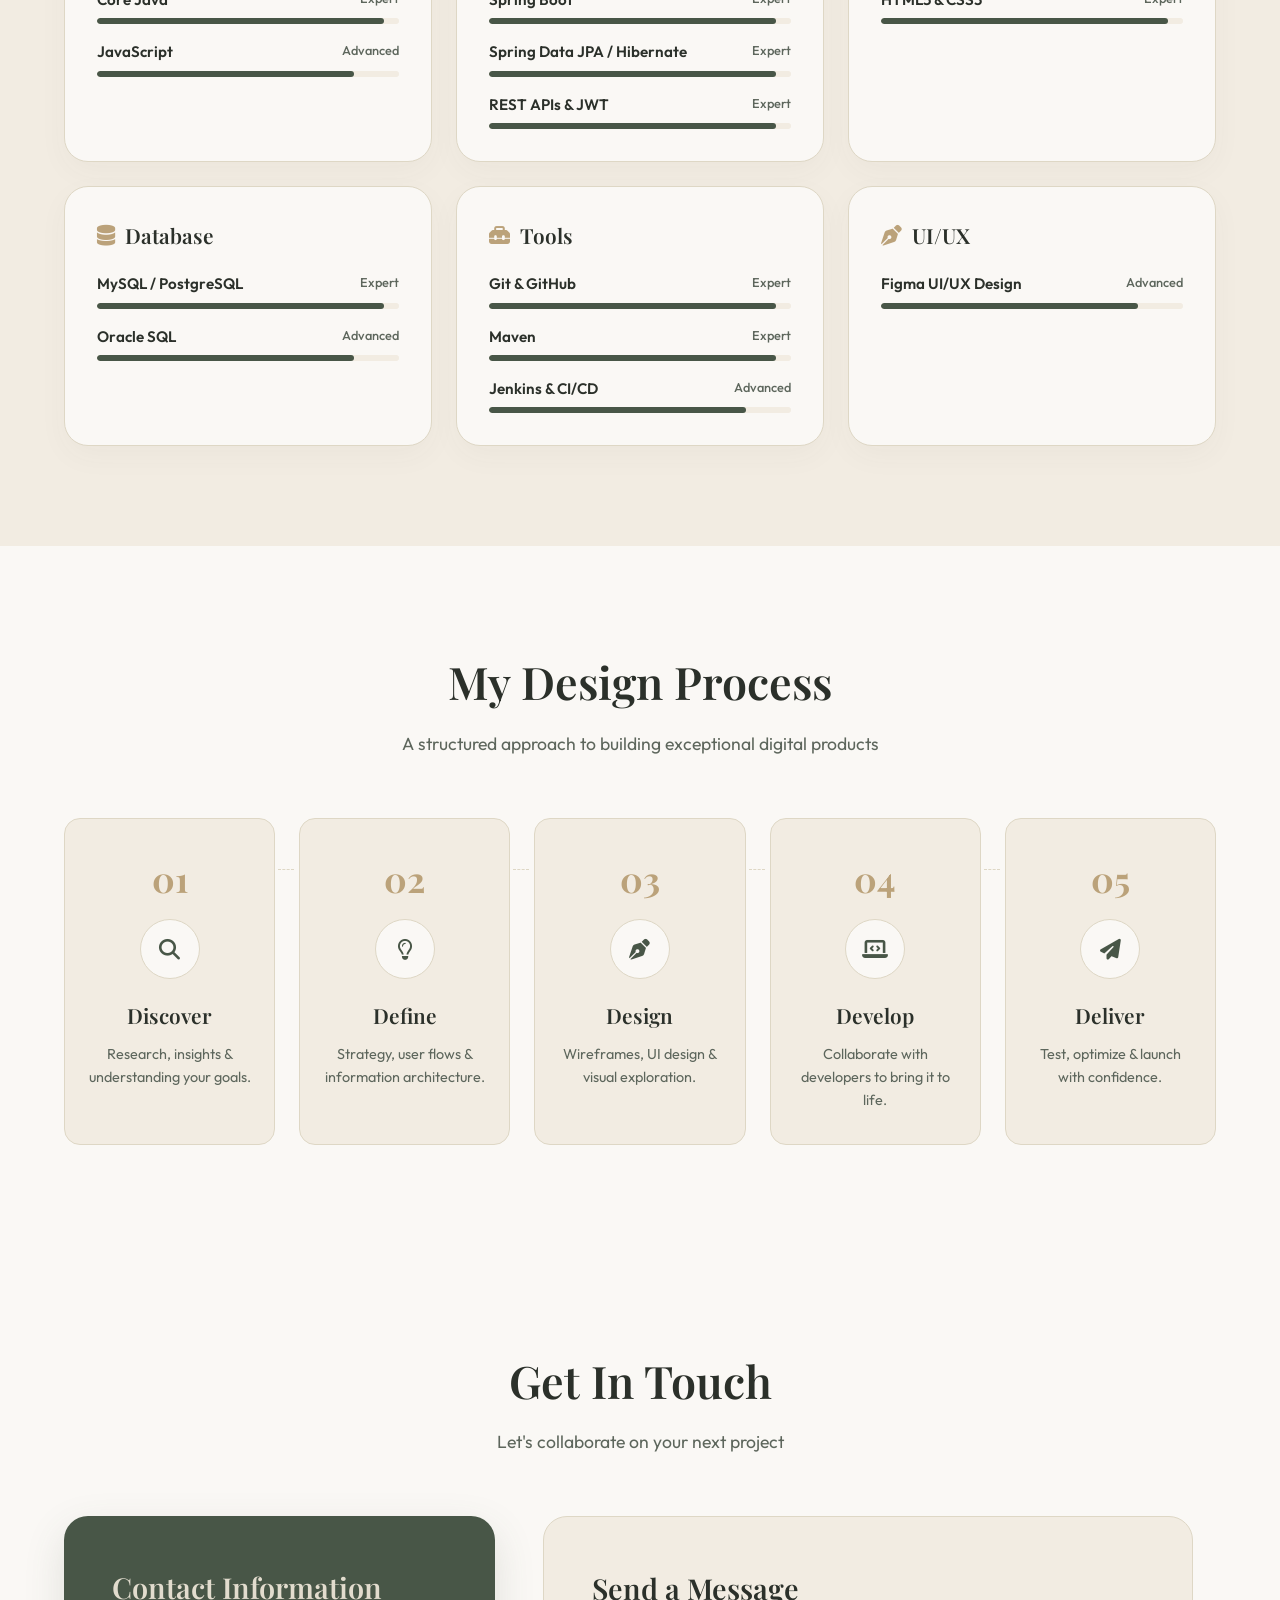
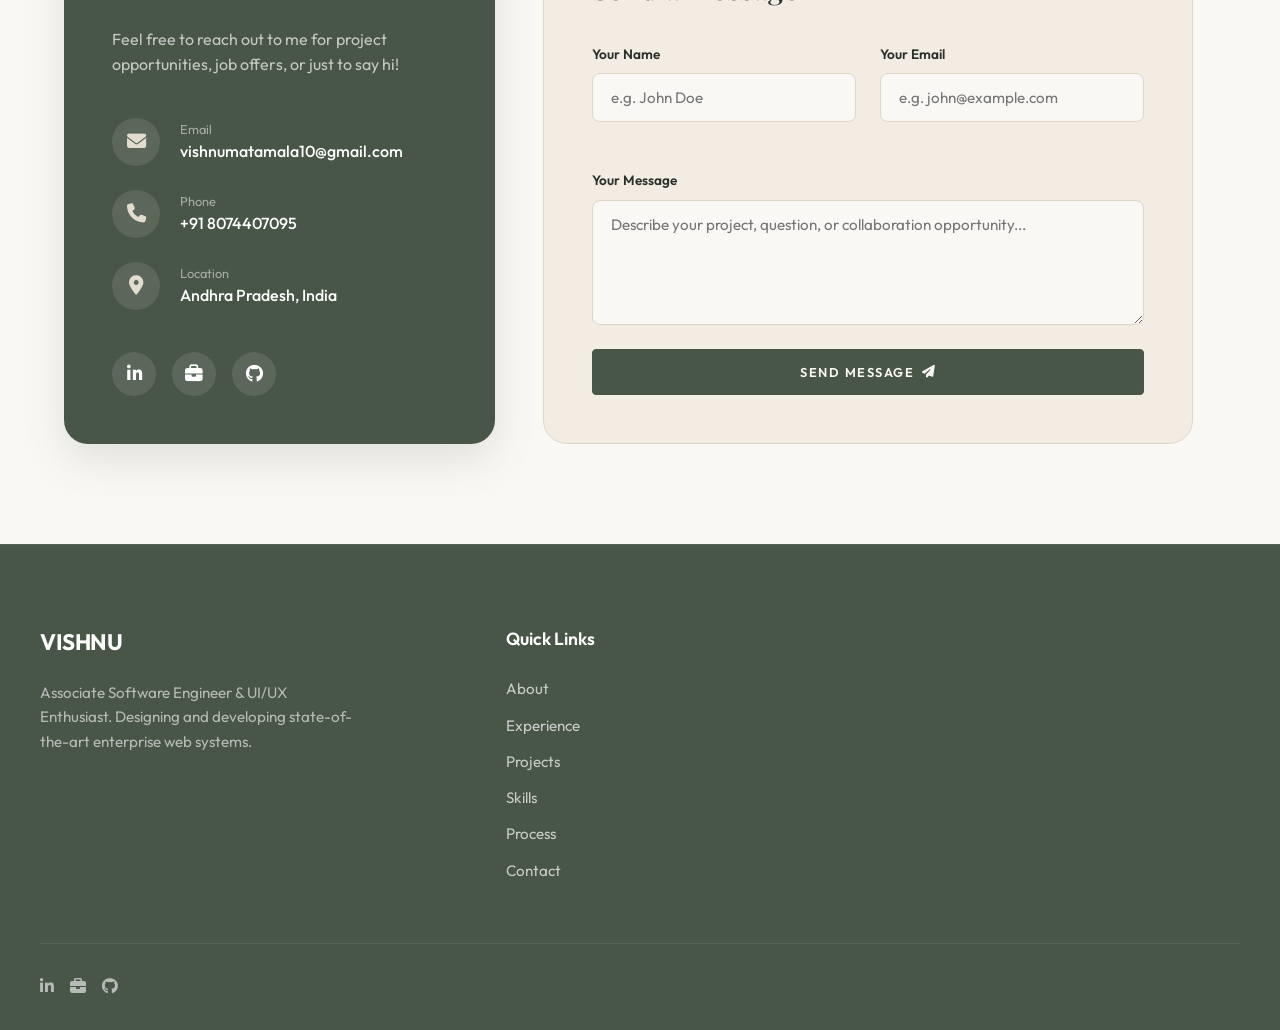
==== commit e8a60cd9: "style: circular profile avatar, staggered title animation, and mobile skills accordion" ====
--- a/src/main/resources/templates/index.html
+++ b/src/main/resources/templates/index.html
@@ -74,7 +74,10 @@
             <div class="hero-container">
                 <div class="hero-content">
                     <span class="hero-tag">Welcome to my Portfolio</span>
-                    <h1 class="hero-title" id="heroTitle">Crafting Scalable Backends <span class="reveal-part">&amp; Premium UIs</span></h1>
+                    <h1 class="hero-title" id="heroTitle">
+                        <span class="title-line title-line-1">Crafting Scalable Backends</span>
+                        <span class="title-line title-line-2">& Premium UIs</span>
+                    </h1>
                     <p class="hero-subtitle" id="heroSubtitle">
                         I am M. Vishnu Vardhan Reddy, an Associate Software Engineer & Full Stack Developer. I build
                         enterprise-grade Java applications using Spring Boot, design scalable REST APIs, and create
@@ -183,7 +186,6 @@
             <div class="section-container">
                 <div class="section-header">
                     <h2 class="section-title">Professional Experience</h2>
-                    <p class="section-desc">My professional journey so far</p>
                 </div>
                 <div class="experience-timeline" id="experienceTimeline">
                     <div class="experience-item">
@@ -343,7 +345,7 @@
                         <div class="social-links">
                             <a id="linkedinLink" href="https://linkedin.com" target="_blank" aria-label="LinkedIn"><i
                                     class="fa-brands fa-linkedin-in"></i></a>
-                            <a id="naukriLink" href="#" target="_blank" aria-label="Naukri"><i
+                            <a id="naukriLink" href="https://www.naukri.com/mnjuser/profile" target="_blank" aria-label="Naukri"><i
                                     class="fa-solid fa-briefcase"></i></a>
                             <a id="githubLink" href="https://github.com" target="_blank" aria-label="GitHub"><i
                                     class="fa-brands fa-github"></i></a>
@@ -399,11 +401,10 @@
 
         </div>
         <div class="footer-bottom">
-            <p id="copyrightText">&copy; 2026 M. Vishnu Vardhan Reddy. All Rights Reserved.</p>
             <div class="footer-socials">
                 <a id="footerLinkedinLink" href="#" target="_blank" aria-label="LinkedIn"><i
                         class="fa-brands fa-linkedin-in"></i></a>
-                <a id="footerNaukriLink" href="#" target="_blank" aria-label="Naukri"><i
+                <a id="footerNaukriLink" href="https://www.naukri.com/mnjuser/profile" target="_blank" aria-label="Naukri"><i
                         class="fa-solid fa-briefcase"></i></a>
                 <a id="footerGithubLink" href="#" target="_blank" aria-label="GitHub"><i
                         class="fa-brands fa-github"></i></a>
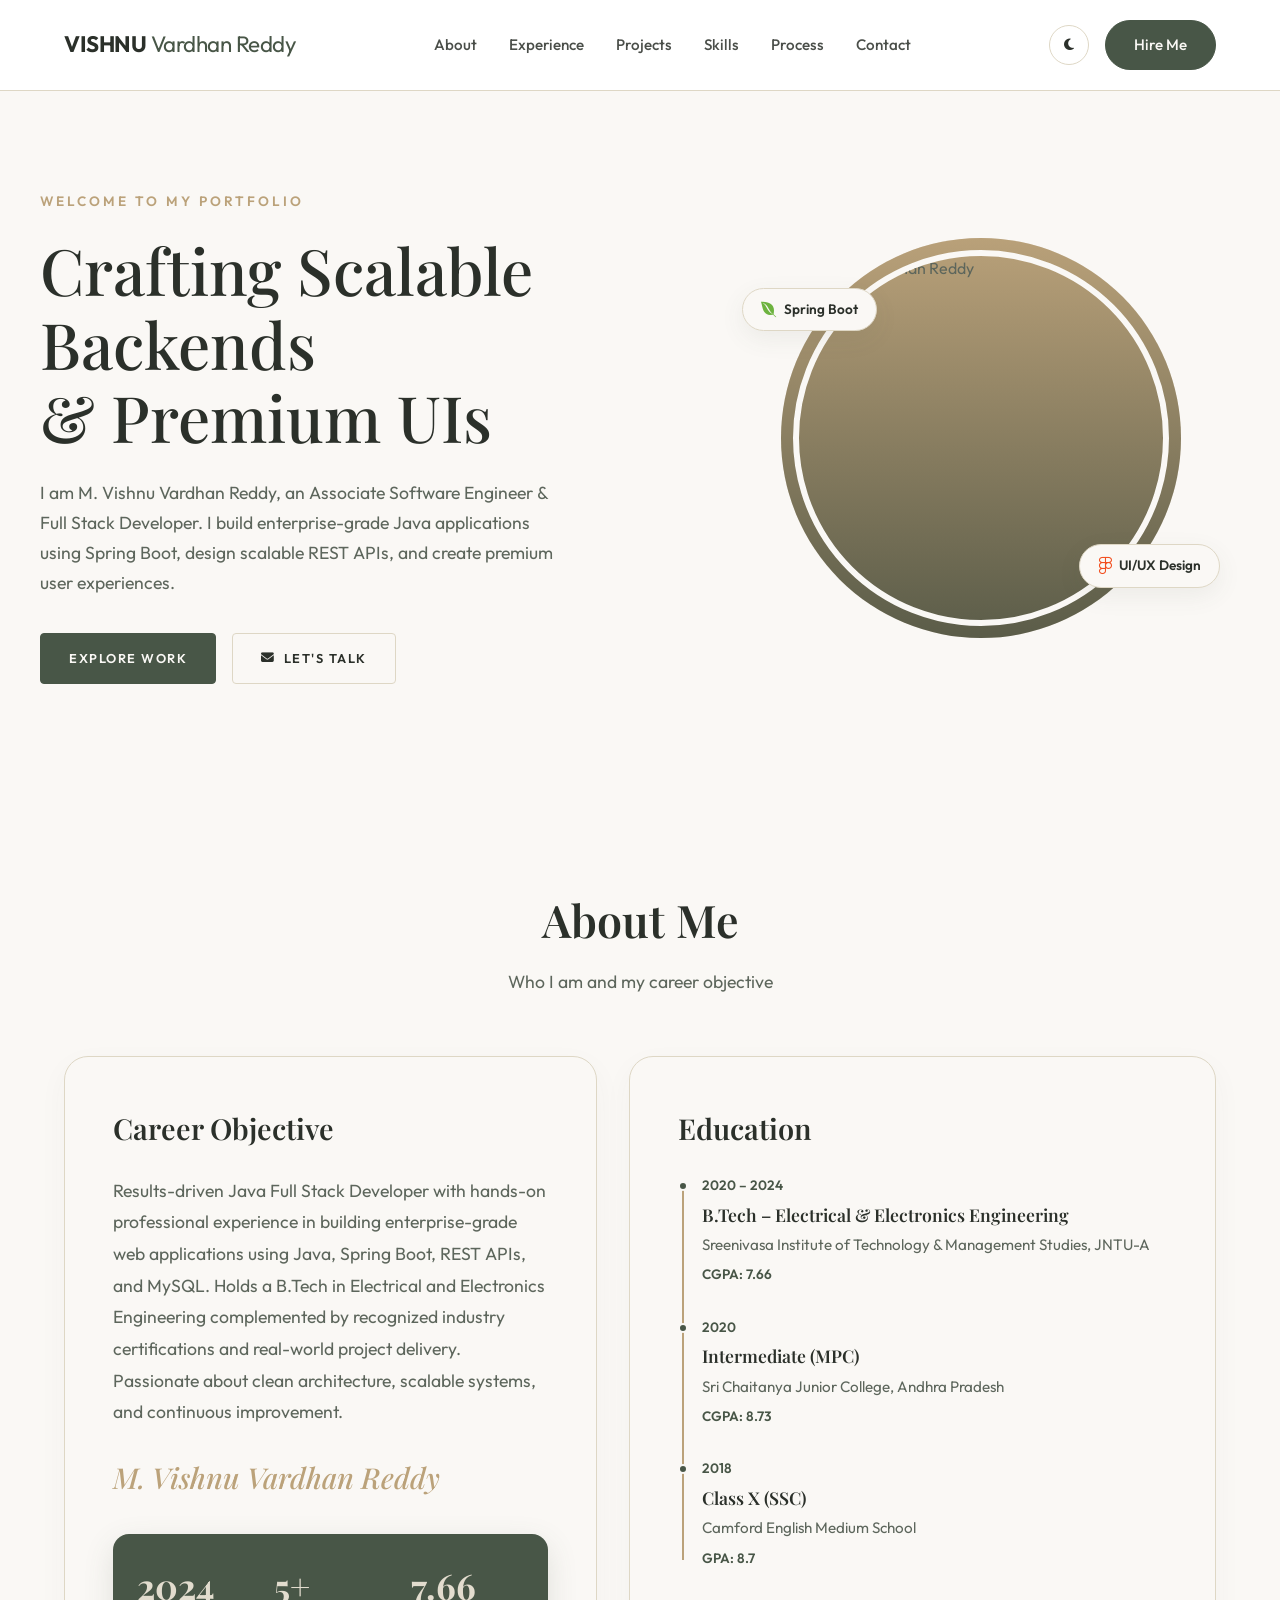
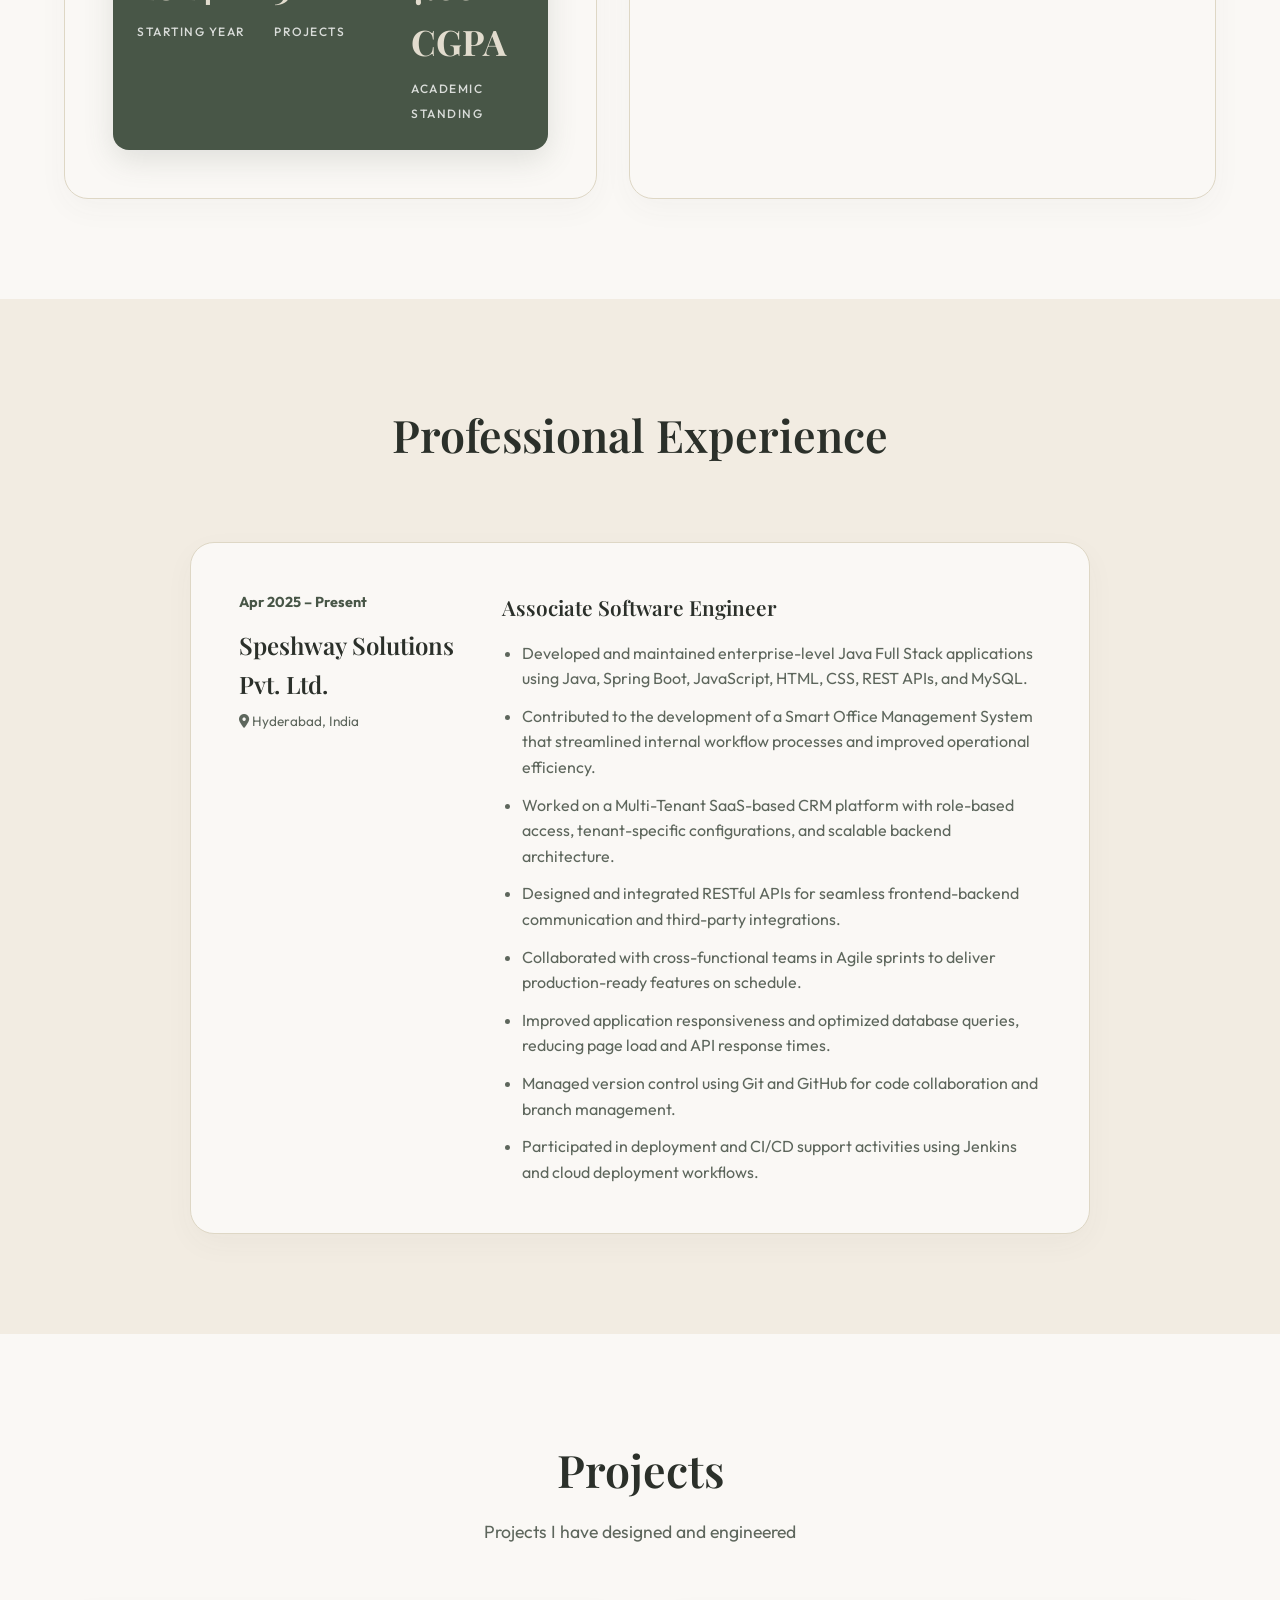
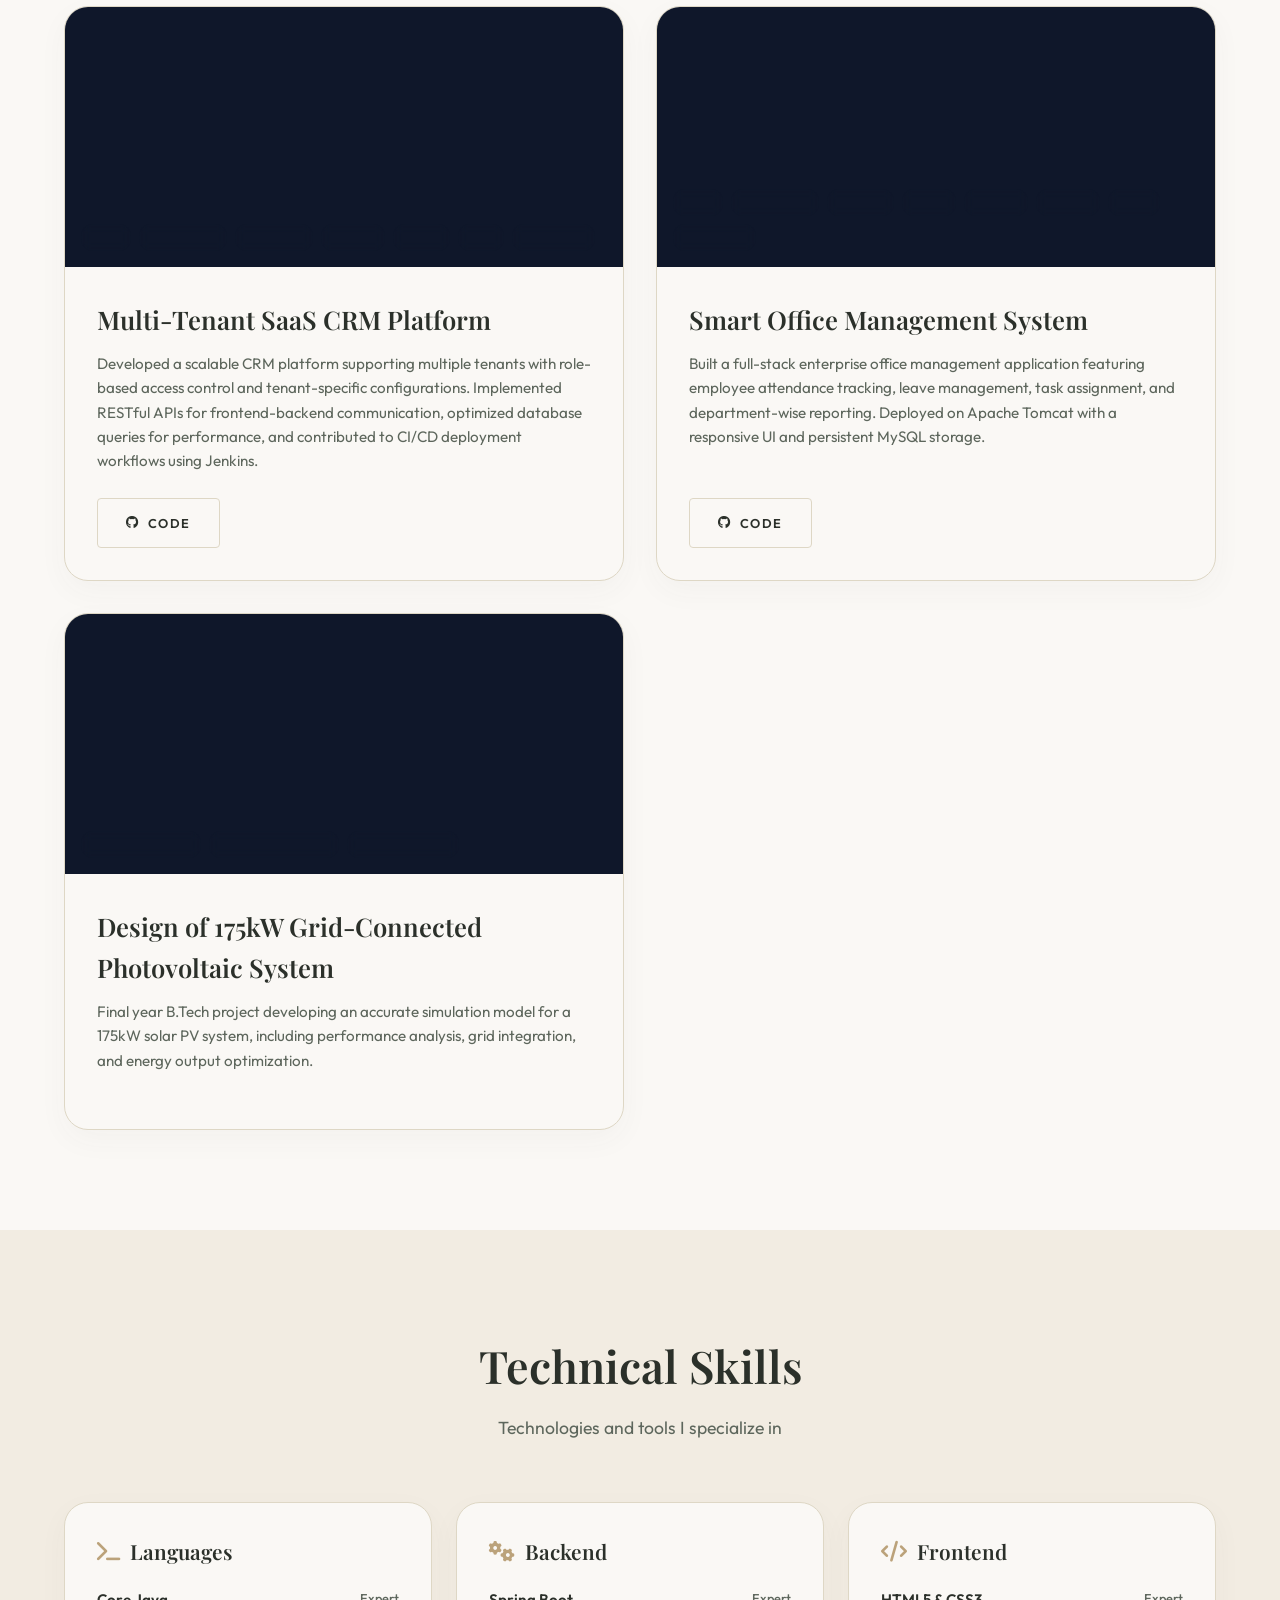
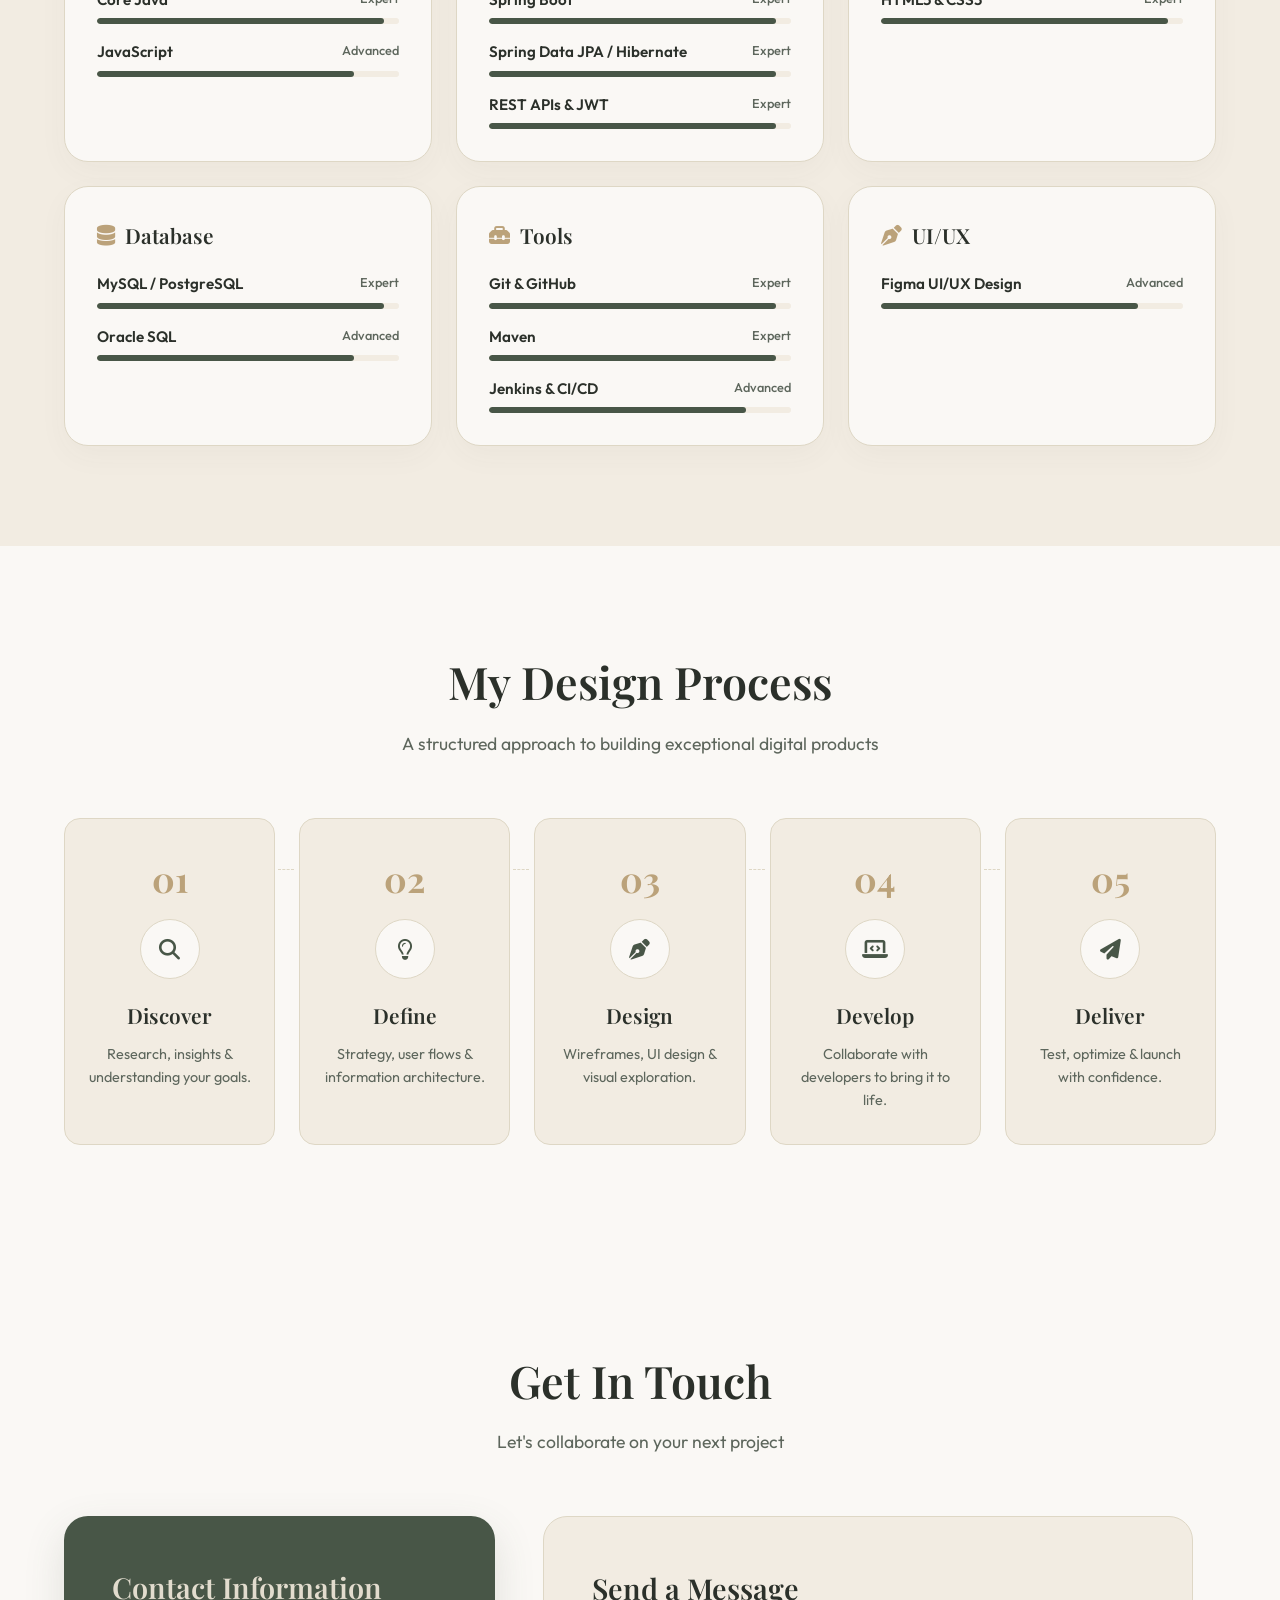
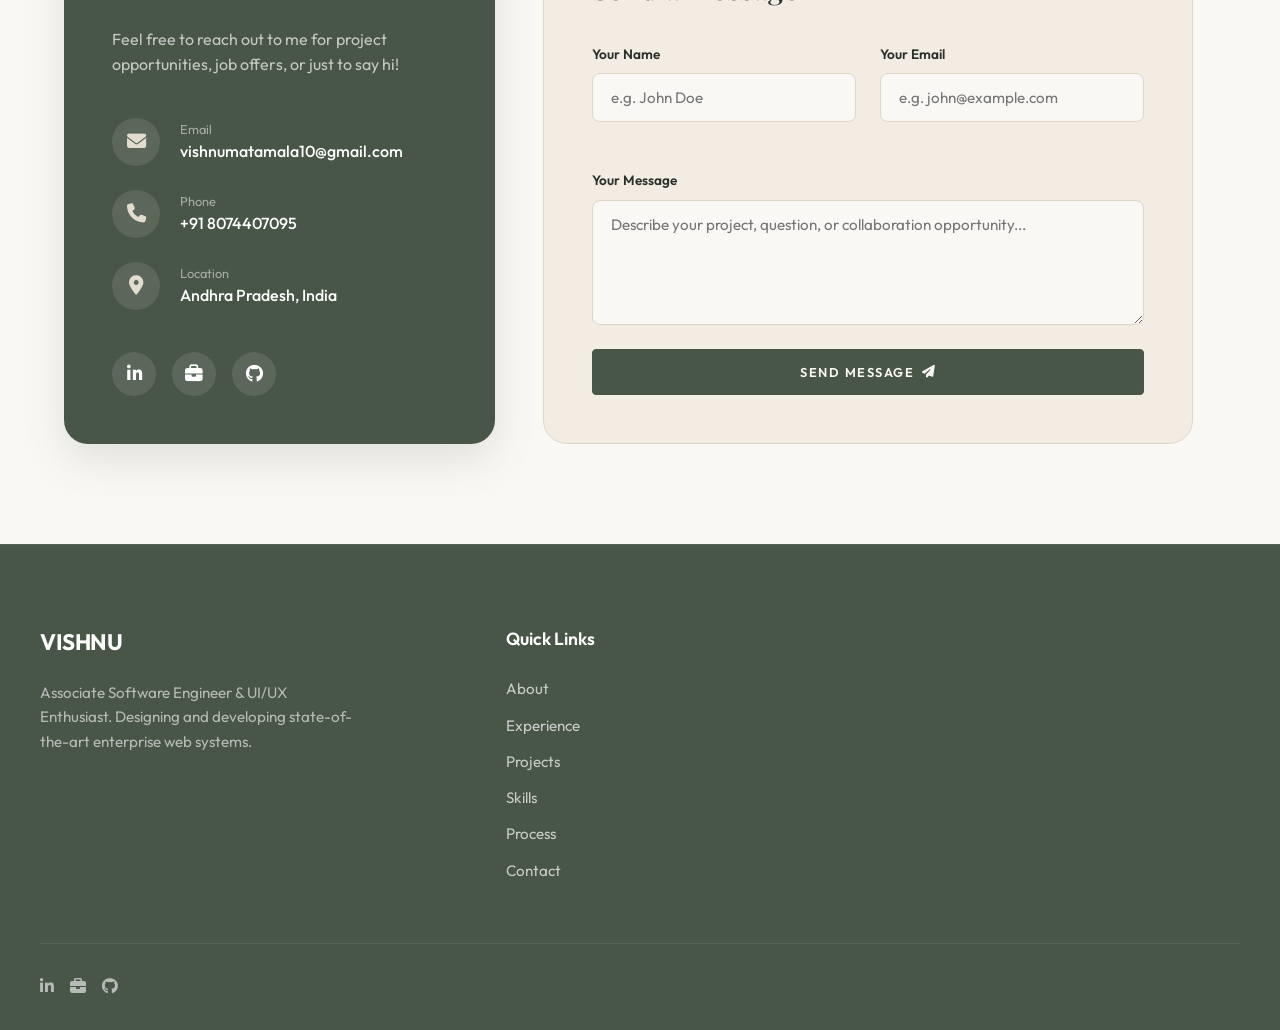
==== commit 34f9e341: "perf: optimize dynamic rendering, prevent re-render flickers and double animations on page load" ====
--- a/src/main/resources/templates/index.html
+++ b/src/main/resources/templates/index.html
@@ -93,7 +93,7 @@
                         <!-- Modern, premium abstract representation matching the soft-blue lighting in the UI mockup -->
                         <div class="glow-element glow-1"></div>
                         <div class="glow-element glow-2"></div>
-                        <img id="profileAvatar" src="" alt="Vishnu Vardhan Reddy">
+                        <img id="profileAvatar" src="https://res.cloudinary.com/dp08coqkk/image/upload/v1781195187/WhatsApp_Image_2026-06-06_at_9.25.24_PM_nslt0s.jpg" alt="Vishnu Vardhan Reddy">
                     </div>
                     <div class="floating-badge badge-1">
                         <i class="fa-brands fa-envira spring-icon"></i>
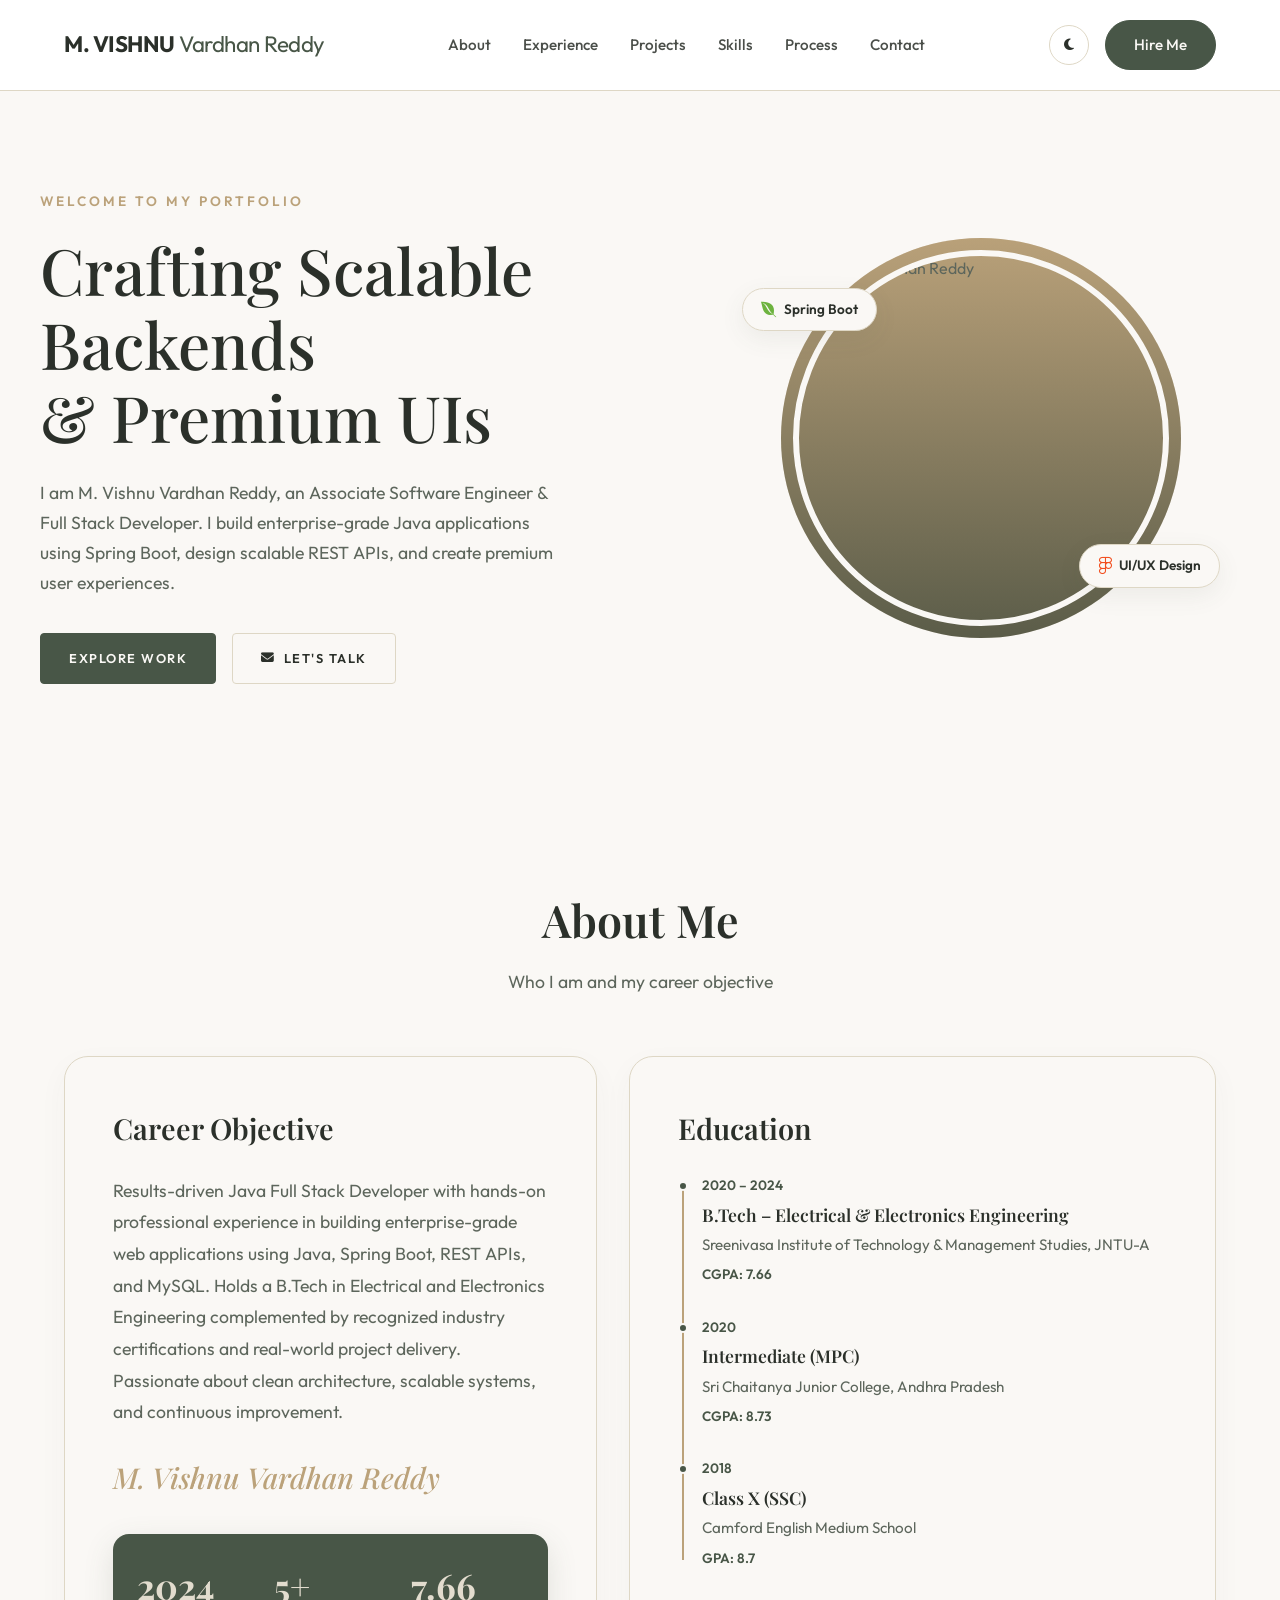
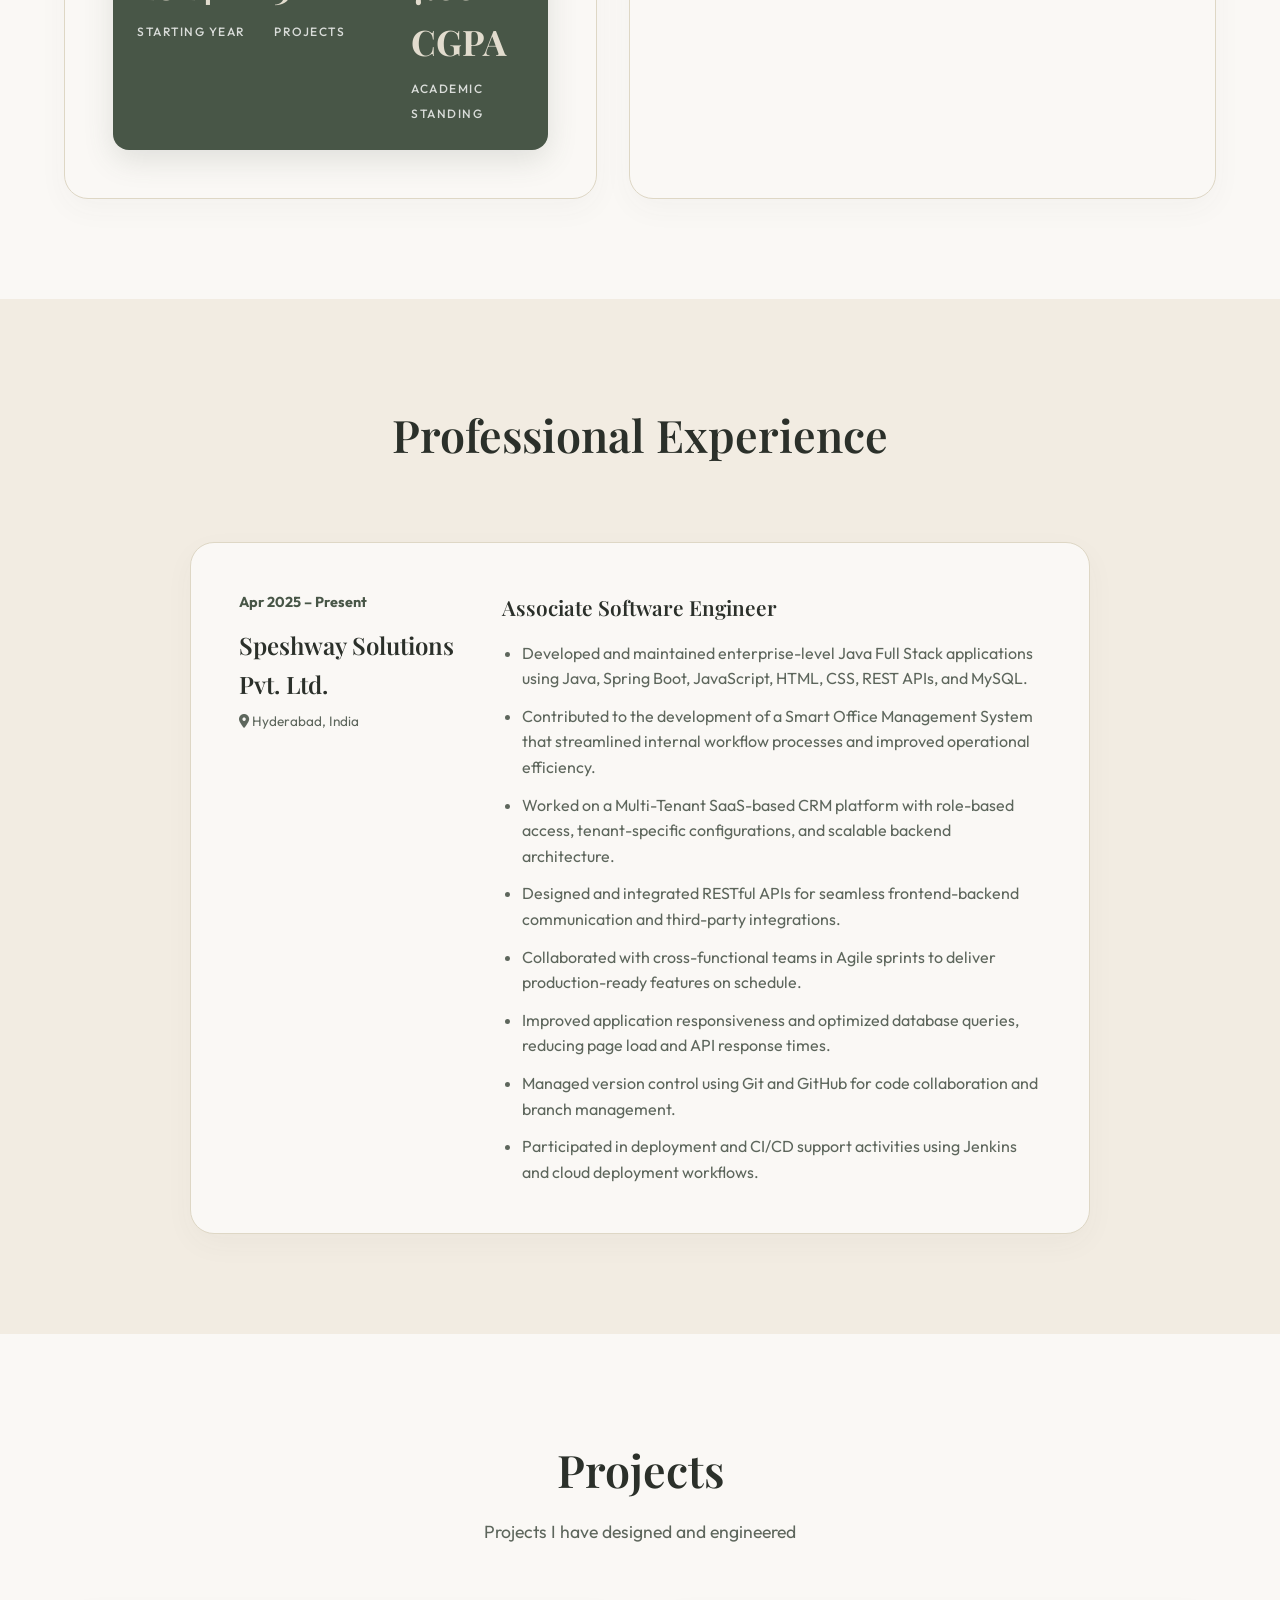
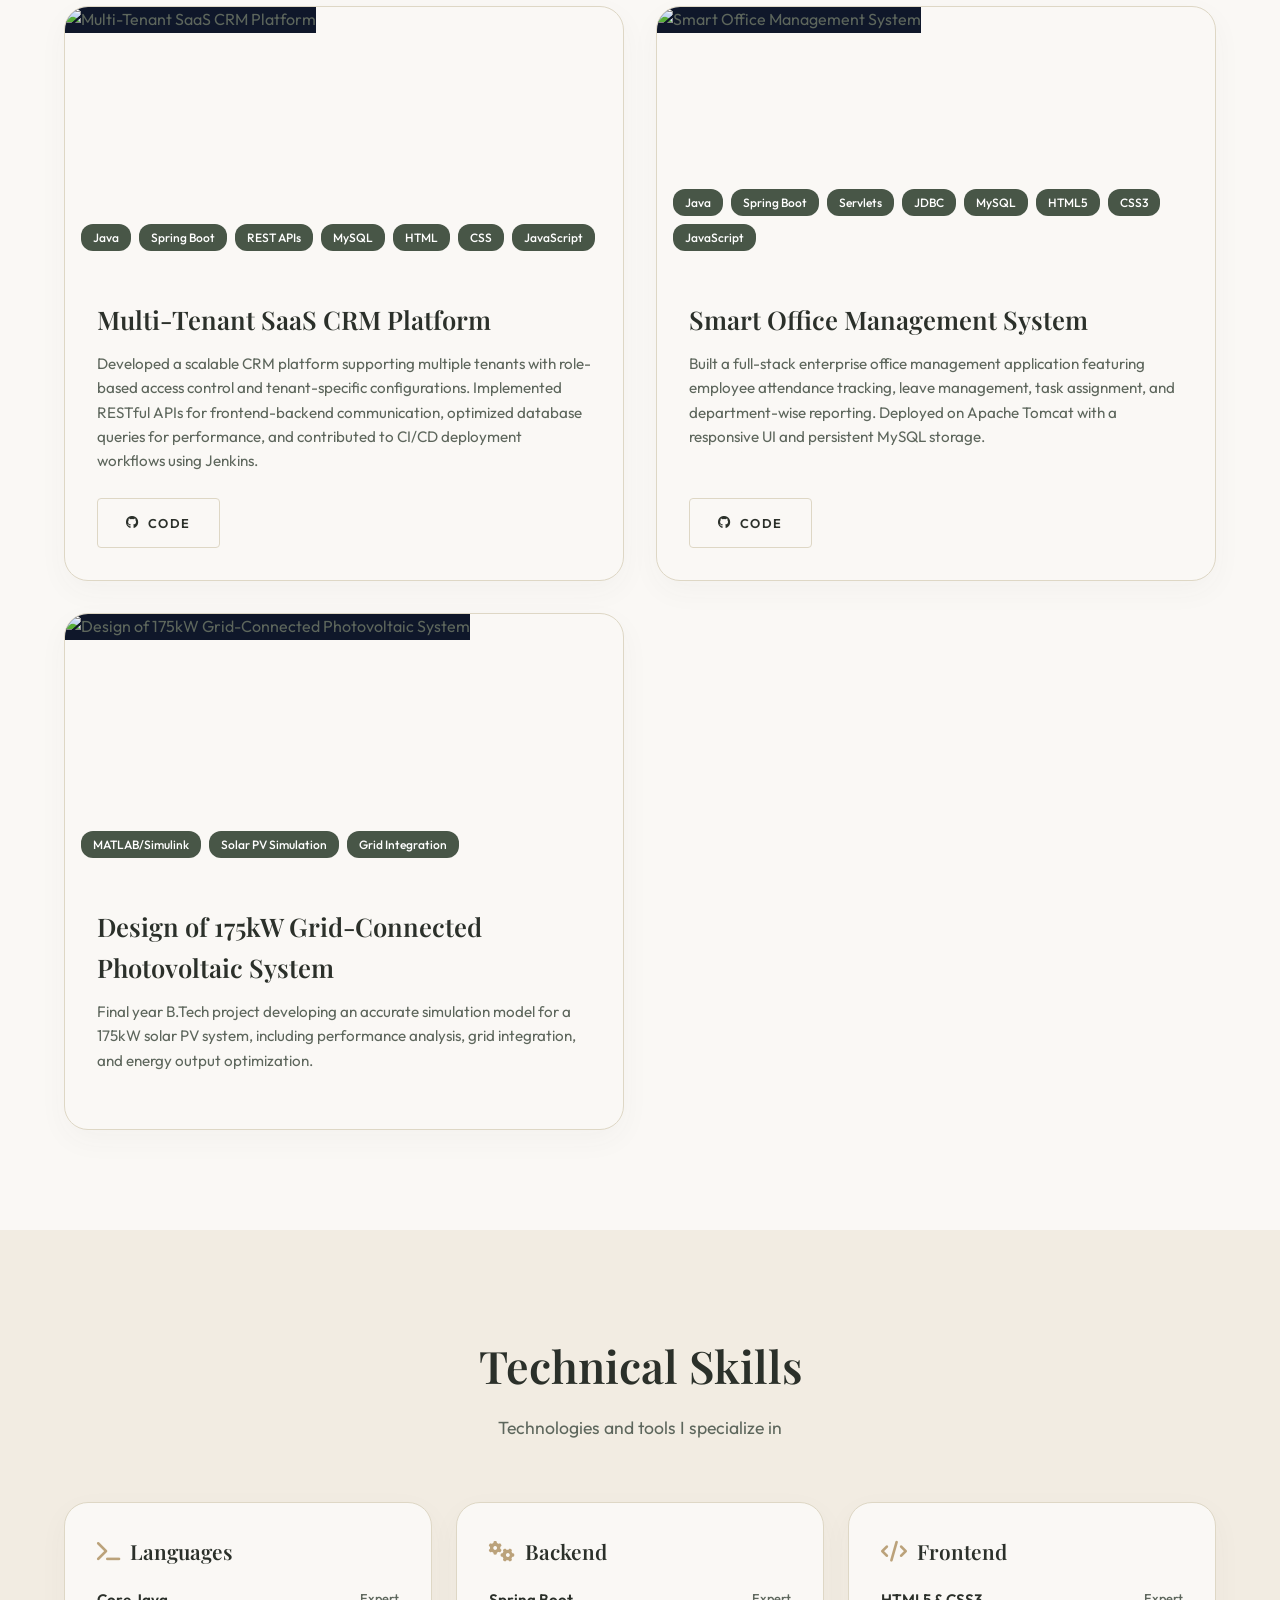
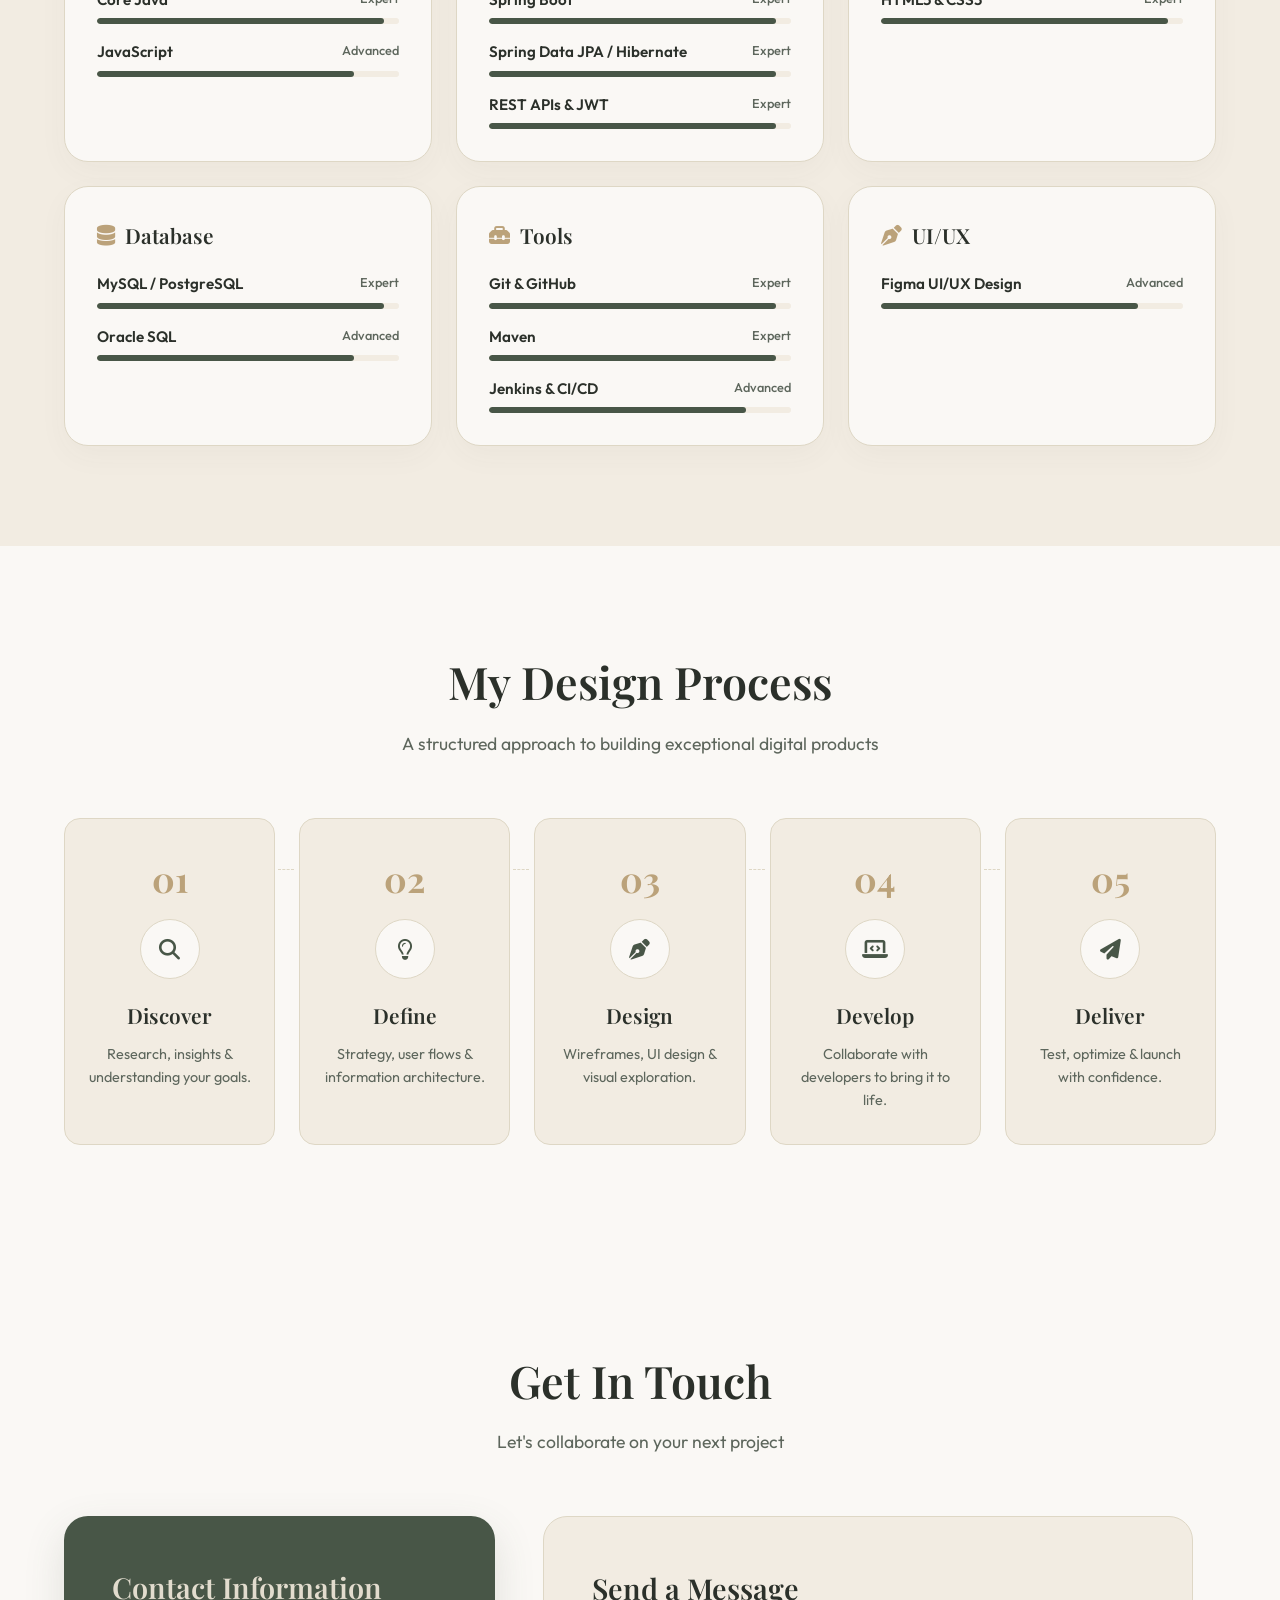
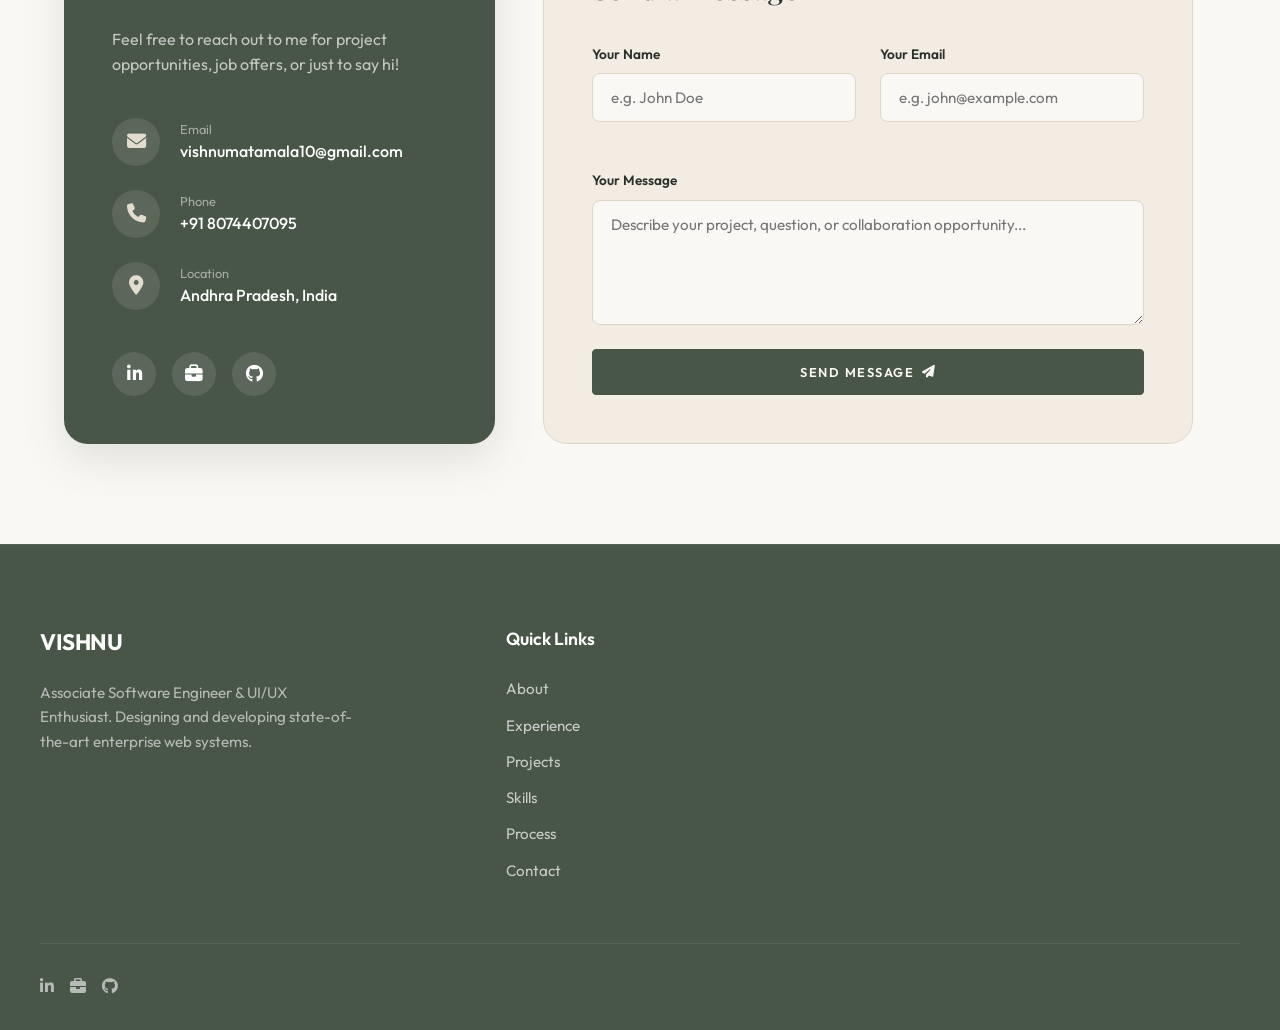
==== commit 45b11abb: "perf: align static header logo with database name, prevent dynamic re-render flicker" ====
--- a/src/main/resources/templates/index.html
+++ b/src/main/resources/templates/index.html
@@ -44,7 +44,7 @@
     <!-- Header Navigation -->
     <header class="header">
         <div class="nav-container">
-            <a href="#" class="logo" id="logoText">VISHNU<span> Vardhan Reddy</span></a>
+            <a href="#" class="logo" id="logoText">M. VISHNU<span> Vardhan Reddy</span></a>
             <nav class="nav-menu" id="navMenu">
                 <a href="#about" class="nav-link">About</a>
                 <a href="#experience" class="nav-link">Experience</a>
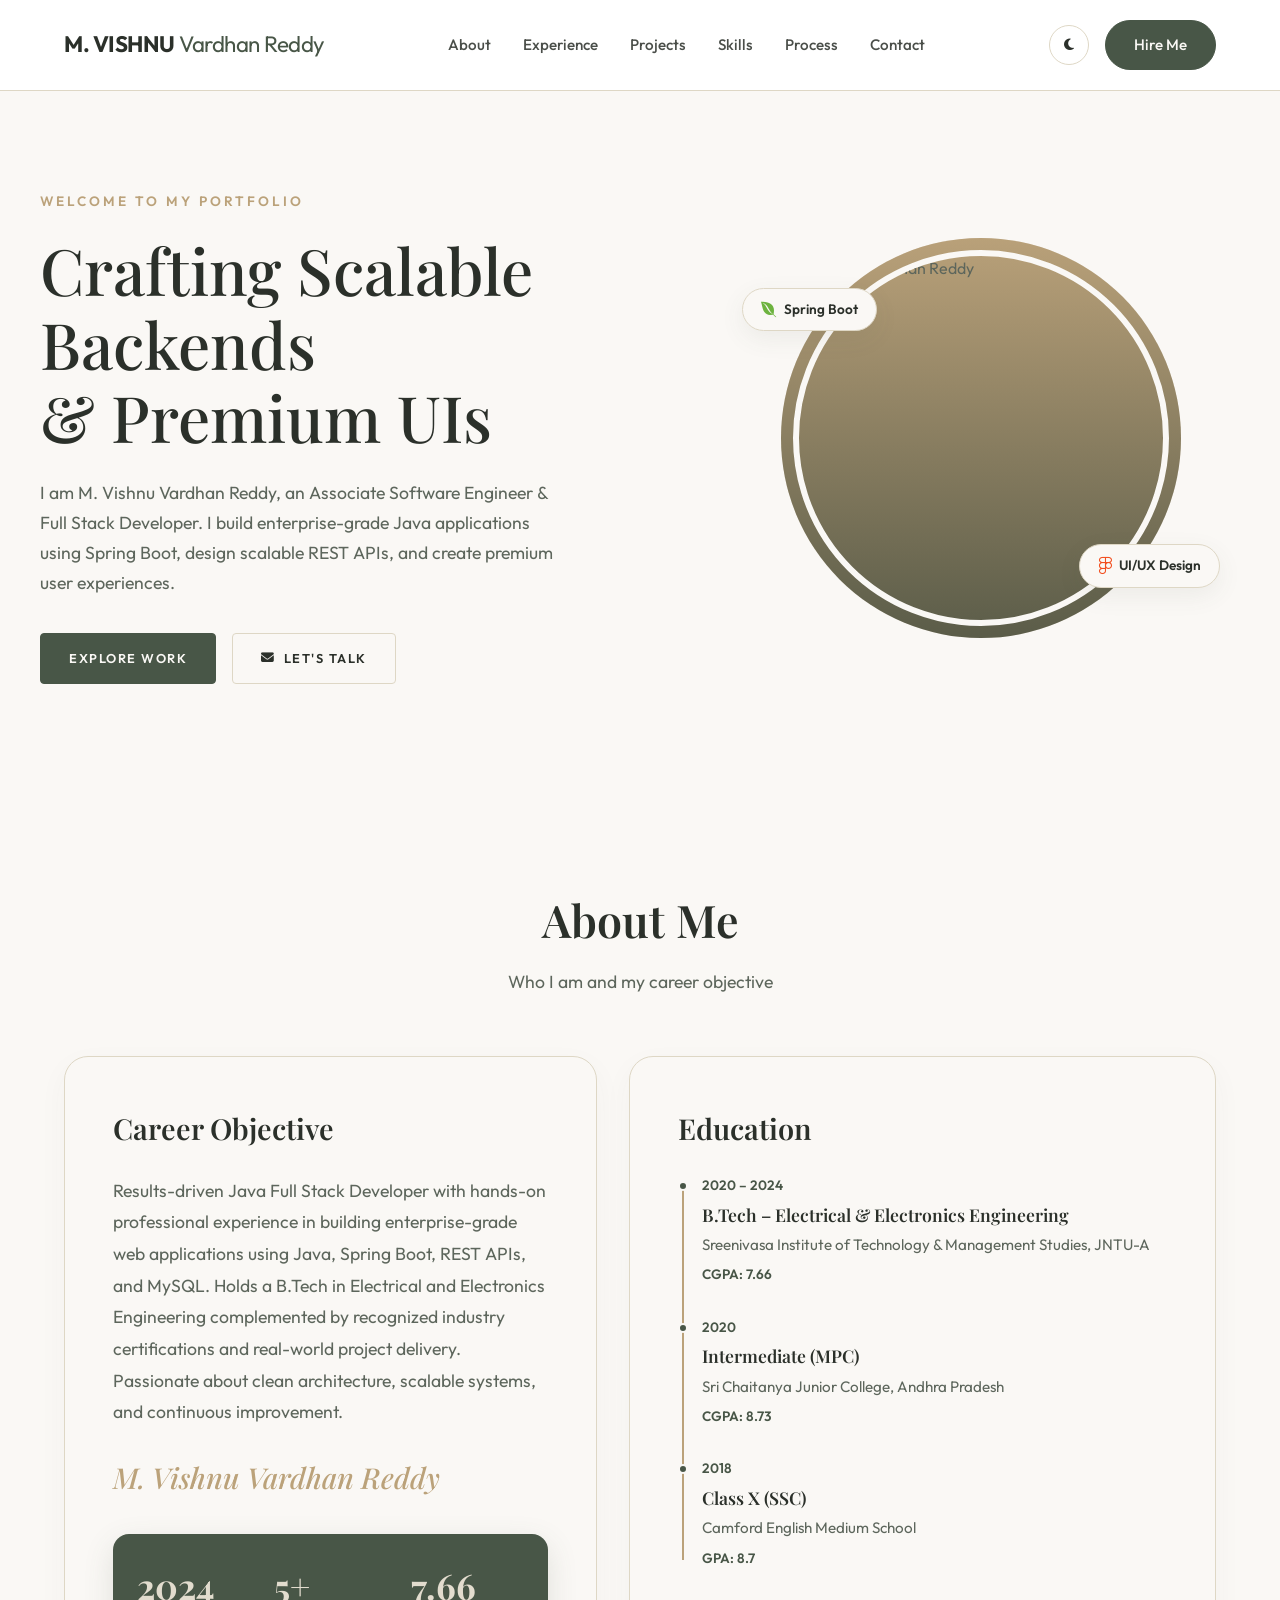
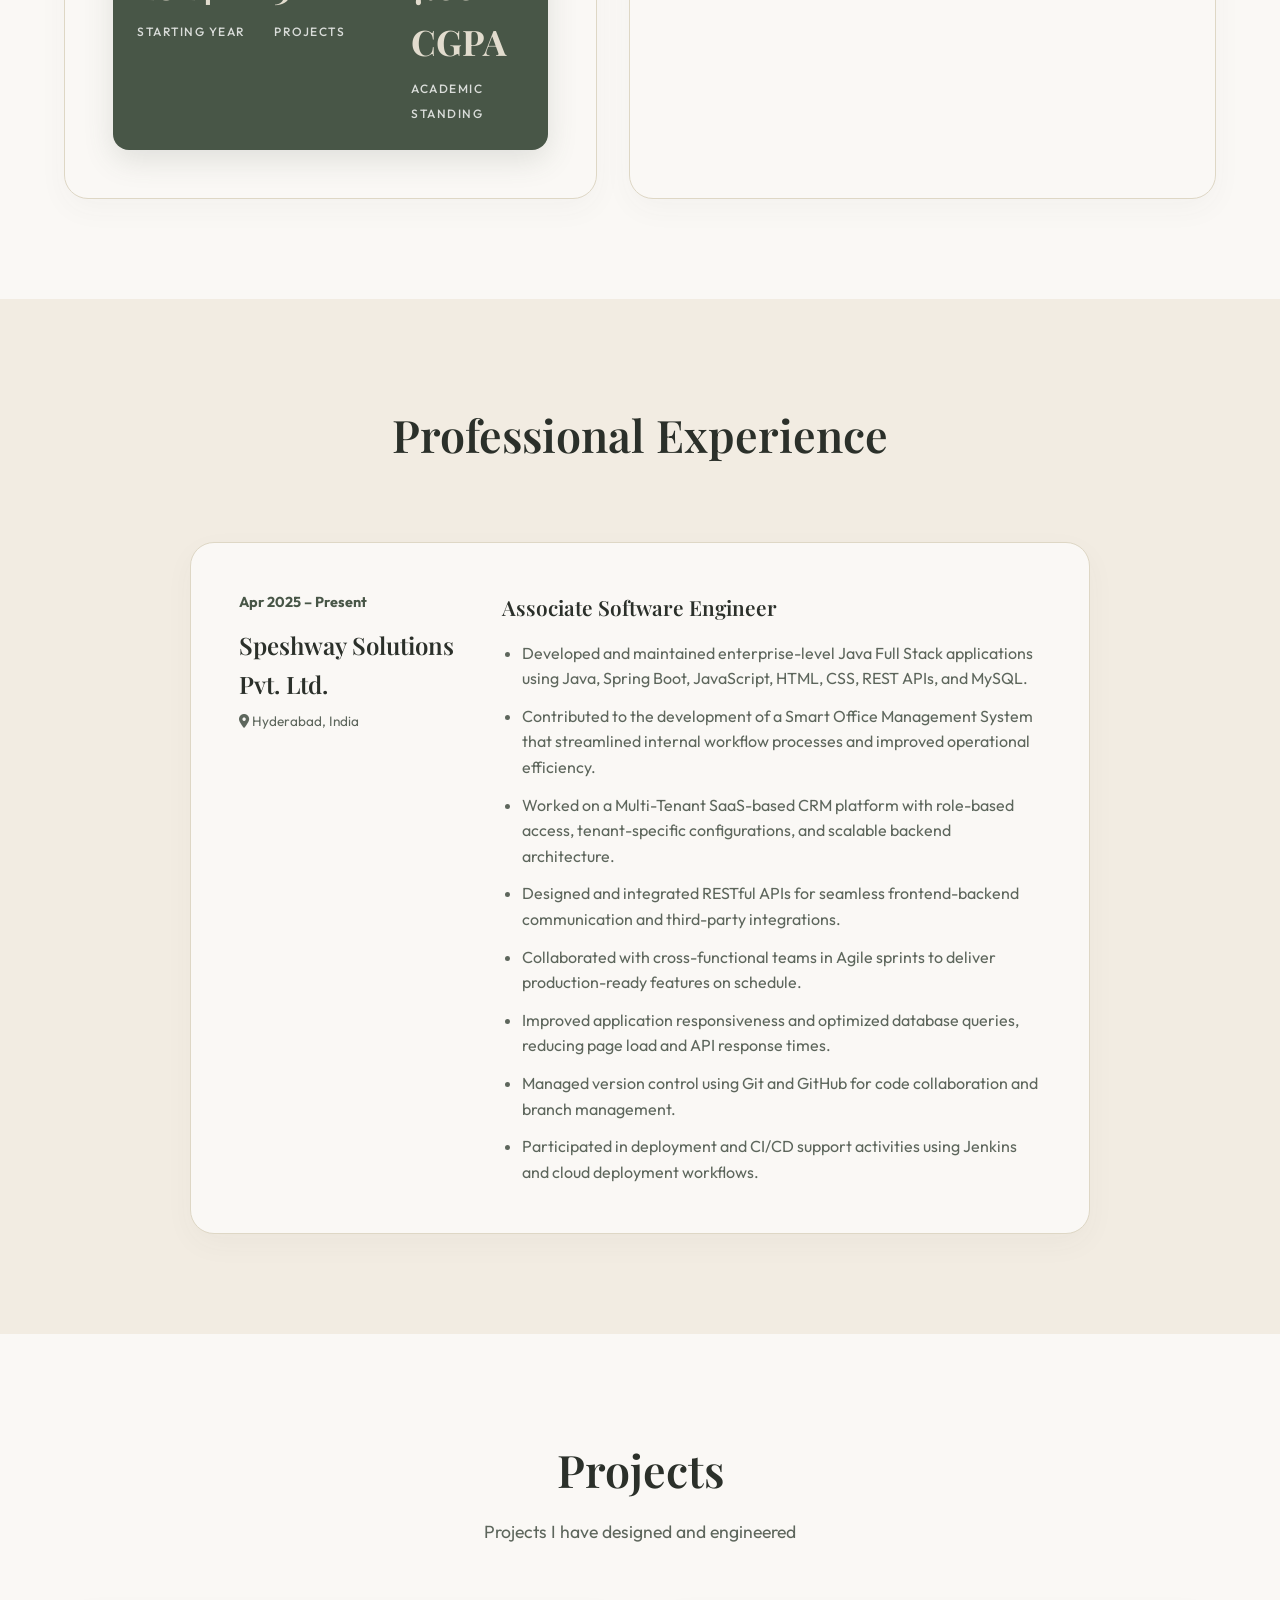
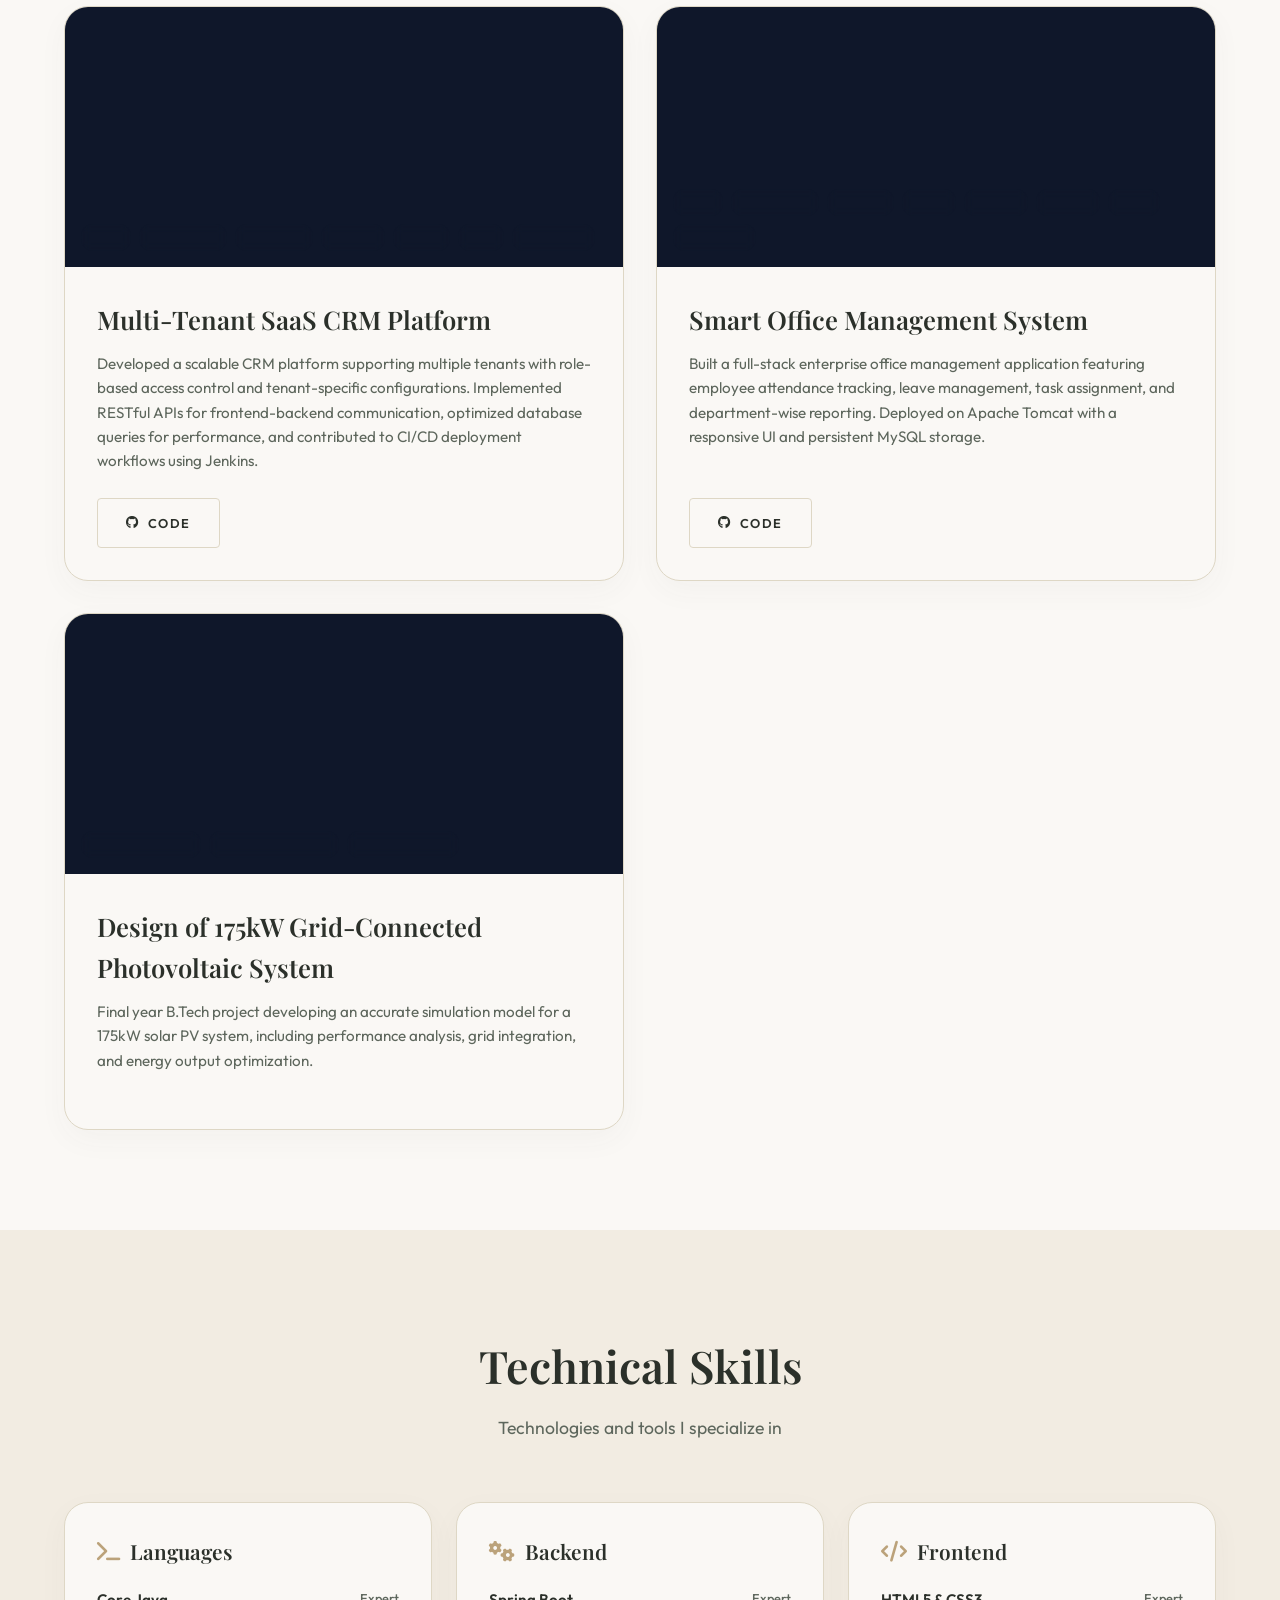
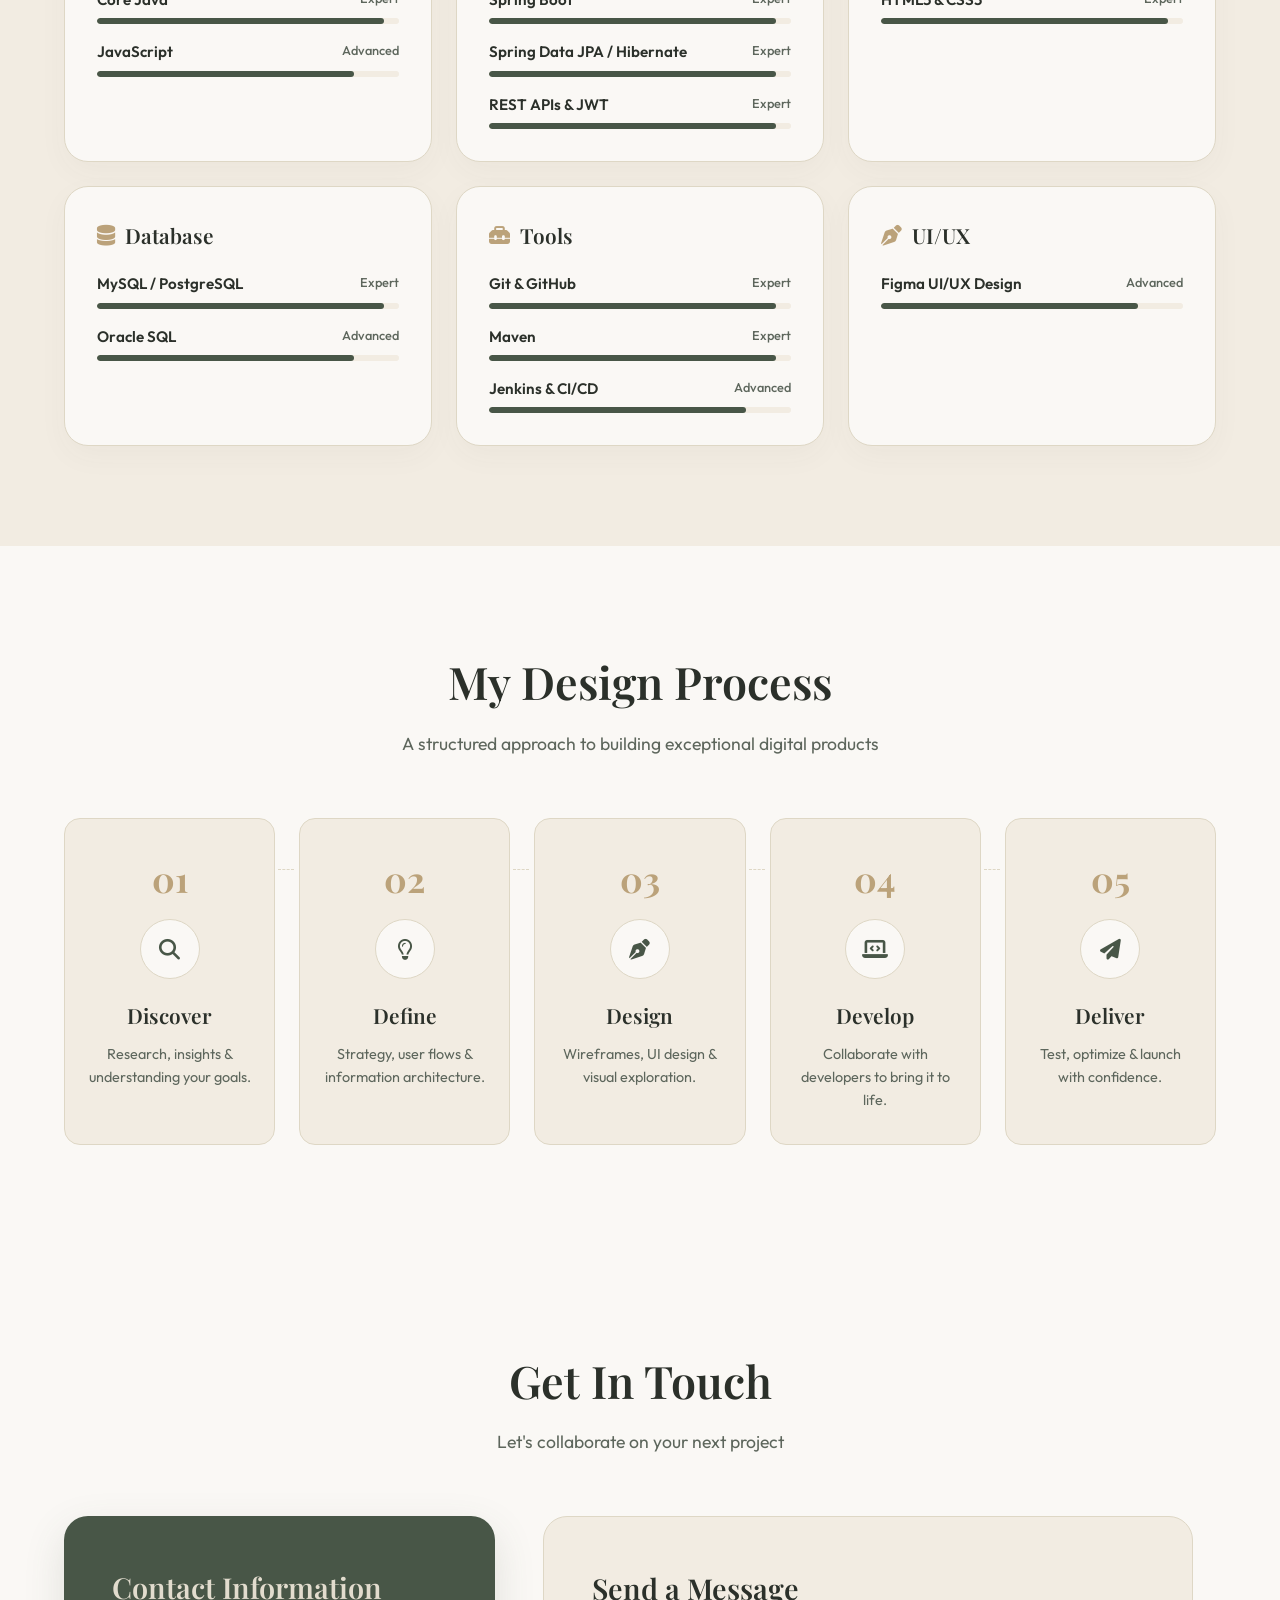
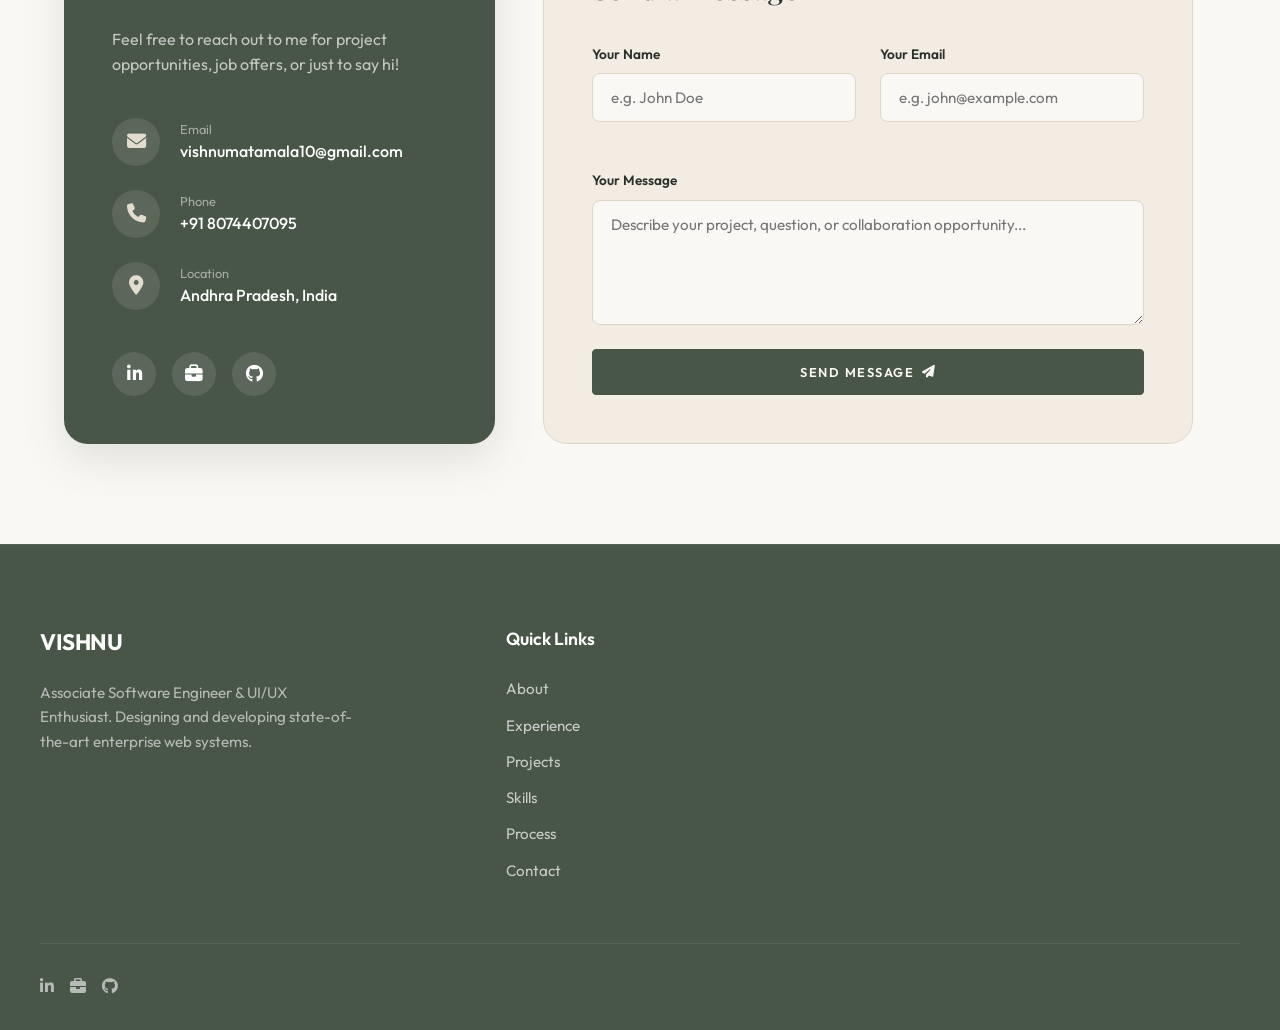
==== commit f3eaa549: "feat: add resume upload/download — store file bytes in MySQL DB - Add resumeData (LONGBLOB), resumeC" ====
--- a/src/main/resources/templates/index.html
+++ b/src/main/resources/templates/index.html
@@ -86,6 +86,9 @@
                     <div class="hero-buttons">
                         <a href="#projects" class="btn btn-dark">Explore Work</a>
                         <a href="#contact" class="btn btn-outline"><i class="fa-solid fa-envelope"></i> Let's Talk</a>
+                        <a id="resumeDownloadBtn" href="/api/resume/download" class="btn btn-outline" style="display: none;" th:href="@{/api/resume/download}">
+                            <i class="fa-solid fa-download"></i> Resume
+                        </a>
                     </div>
                 </div>
                 <div class="hero-graphic-container">
